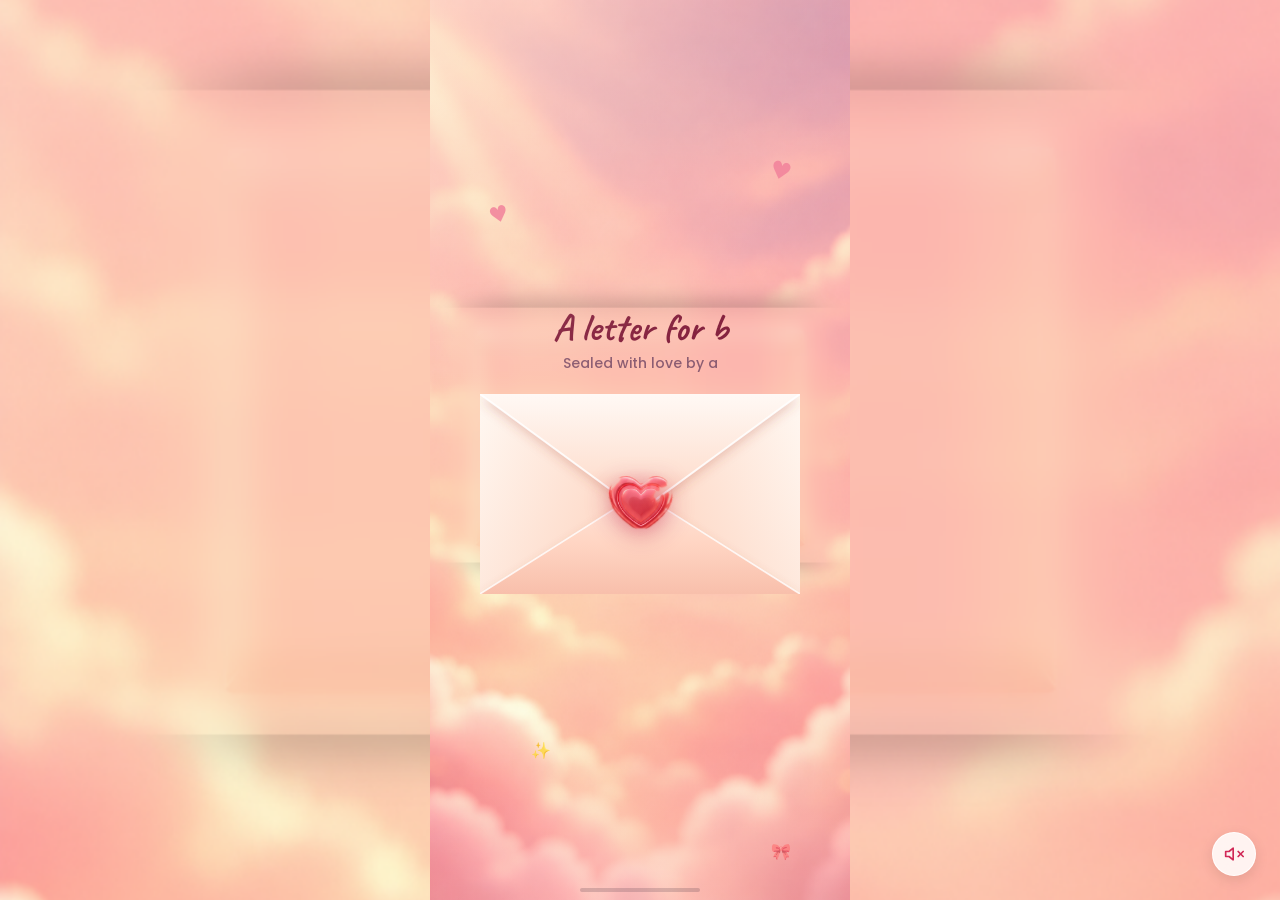
==== apology-preview.html @ ea0c7050 "feat: complete SayByMe apology interactive flow with envelope, 5-page letter, runaway dodge buttons," ====
<!DOCTYPE html>
<html lang="en">
<head>
<meta charset="UTF-8">
<meta name="viewport" content="width=device-width, initial-scale=1, viewport-fit=cover">
<title>SayByMe – A Letter For You ♡</title>
<link rel="preconnect" href="https://fonts.googleapis.com">
<link rel="preconnect" href="https://fonts.gstatic.com" crossorigin>
<link href="https://fonts.googleapis.com/css2?family=Caveat:wght@600;700&family=Fredoka:wght@600;700&family=Kaushan+Script&family=Poppins:wght@400;500;600;700&display=swap" rel="stylesheet">
<link rel="stylesheet" href="preview.css">
</head>
<body>

<!-- Audio Player -->
<audio id="bgmAudio" src="assets/bgm.m4a" loop preload="auto"></audio>

<!-- Floating Audio Mute / Unmute Button -->
<button type="button" class="audio-btn" id="audioBtn" aria-label="Toggle background music">
  <svg id="audioIcon" width="20" height="20" viewBox="0 0 24 24" fill="none" stroke="#d12957" stroke-width="2" stroke-linecap="round" stroke-linejoin="round">
    <polygon points="11 5 6 9 2 9 2 15 6 15 11 19 11 5"></polygon>
    <line x1="23" y1="9" x2="17" y2="15"></line>
    <line x1="17" y1="9" x2="23" y2="15"></line>
  </svg>
</button>

<div class="preview-viewport-center">
  
  <!-- =========================================================================
       PAGE 1: EXACT PEACH-CREAM ENVELOPE (REDUCED SIZE & PRESERVED COLORS)
       ========================================================================= -->
  <main class="mobile-screen-stage" id="sceneEnvelope">
    
    <!-- Sun Rays Overlay -->
    <div class="sun-rays" aria-hidden="true"></div>

    <!-- Drifting Ambient Sparkles -->
    <div class="particles-layer" id="particlesLayer" aria-hidden="true"></div>

    <!-- Top Floating Decorative Hearts -->
    <span class="decor-heart decor-heart-tl" aria-hidden="true">♥</span>
    <span class="decor-heart decor-heart-tr" aria-hidden="true">♥</span>

    <!-- Screen Heading -->
    <header class="envelope-header">
      <h1 class="letter-title">A letter for <span id="recipientName">b</span></h1>
      <p class="sealed-by">Sealed with love by <span id="senderName">a</span></p>
    </header>

    <!-- The 3D Floating Envelope Wrapper (Compact Reduced Size: 240px x 150px) -->
    <div class="envelope-float-wrap" id="envelopeFloatWrap">
      
      <!-- Interactive Envelope -->
      <div class="envelope-box" id="envelopeBox" role="button" tabindex="0" aria-label="Click to open letter">
        
        <!-- Back Plate of Envelope (Warm peach-cream) -->
        <div class="env-back"></div>

        <!-- Letter Card tucked inside (slides up when opened) -->
        <div class="env-letter-peek" id="envLetterPeek">
          <div class="peek-header">
            <span class="peek-stamp" id="peekStamp">💖 100% Sincere</span>
          </div>
          <div class="peek-title">Dear <span id="peekRecipientName">b</span>,</div>
          <p class="peek-text" id="peekText">I just wanted to make things right...</p>
        </div>

        <!-- Envelope Body Flaps with ORIGINAL Dreamy Peach/Cream Gradients -->
        <svg class="env-pocket-svg" viewBox="0 0 240 150" preserveAspectRatio="none">
          <defs>
            <!-- Left Fold Gradient -->
            <linearGradient id="foldLeft" x1="0" y1="0" x2="1" y2="0.6">
              <stop offset="0%" stop-color="#fff8f2"/>
              <stop offset="60%" stop-color="#fee3d5"/>
              <stop offset="100%" stop-color="#fed6c3"/>
            </linearGradient>
            <!-- Right Fold Gradient -->
            <linearGradient id="foldRight" x1="1" y1="0" x2="0" y2="0.6">
              <stop offset="0%" stop-color="#fff8f2"/>
              <stop offset="60%" stop-color="#fee3d5"/>
              <stop offset="100%" stop-color="#fed6c3"/>
            </linearGradient>
            <!-- Bottom Fold Gradient -->
            <linearGradient id="foldBottom" x1="0.5" y1="1" x2="0.5" y2="0">
              <stop offset="0%" stop-color="#f8bfab"/>
              <stop offset="50%" stop-color="#ffd5c3"/>
              <stop offset="100%" stop-color="#ffe6db"/>
            </linearGradient>
            <filter id="shadowFlap" x="-10%" y="-10%" width="120%" height="120%">
              <feDropShadow dx="0" dy="2" stdDeviation="3" flood-color="#b85a44" flood-opacity="0.22"/>
            </filter>
          </defs>
          <!-- Left Fold -->
          <polygon points="0,0 120,76 0,150" fill="url(#foldLeft)"/>
          <!-- Right Fold -->
          <polygon points="240,0 120,76 240,150" fill="url(#foldRight)"/>
          <!-- Bottom Fold -->
          <polygon points="0,150 120,74 240,150" fill="url(#foldBottom)" filter="url(#shadowFlap)"/>
          <!-- Elegant Paper Crease Highlights -->
          <line x1="0" y1="0" x2="120" y2="76" stroke="#ffffff" stroke-width="1.2" opacity="0.7"/>
          <line x1="240" y1="0" x2="120" y2="76" stroke="#ffffff" stroke-width="1.2" opacity="0.7"/>
          <line x1="0" y1="150" x2="120" y2="74" stroke="#ffffff" stroke-width="1.2" opacity="0.8"/>
          <line x1="240" y1="150" x2="120" y2="74" stroke="#ffffff" stroke-width="1.2" opacity="0.8"/>
        </svg>

        <!-- Top Triangular Flap (flips open in 3D!) -->
        <div class="env-flap-top" id="envFlapTop">
          <svg class="flap-svg" viewBox="0 0 240 85" preserveAspectRatio="none">
            <defs>
              <linearGradient id="flapGrad" x1="0.5" y1="0" x2="0.5" y2="1">
                <stop offset="0%" stop-color="#fff9f5"/>
                <stop offset="65%" stop-color="#fee2d4"/>
                <stop offset="100%" stop-color="#fbc5b1"/>
              </linearGradient>
              <filter id="flapDropShadow" x="-10%" y="-10%" width="120%" height="140%">
                <feDropShadow dx="0" dy="3" stdDeviation="4" flood-color="#af4c39" flood-opacity="0.28"/>
              </filter>
            </defs>
            <polygon points="0,0 240,0 120,83" fill="url(#flapGrad)" filter="url(#flapDropShadow)"/>
            <line x1="0" y1="0" x2="120" y2="83" stroke="#ffffff" stroke-width="1.4" opacity="0.85"/>
            <line x1="240" y1="0" x2="120" y2="83" stroke="#ffffff" stroke-width="1.4" opacity="0.85"/>
          </svg>

          <!-- The Original Glossy 3D Ruby Heart Wax Seal -->
          <div class="wax-seal-btn" id="waxSealBtn">
            <img src="images/heart-wax-seal.png" alt="Glossy Heart Wax Seal" class="wax-seal-img" id="waxSealImg">
            <span class="seal-glow"></span>
          </div>
        </div>

      </div>

      <!-- Envelope Shadow Underneath -->
      <div class="envelope-shadow" id="envelopeShadow"></div>
    </div>

    

    <!-- Lower Accents -->
    <span class="decor-sparkle-bl" aria-hidden="true">✨</span>
    <span class="decor-bow-br" aria-hidden="true">🎀</span>

    <!-- Home Indicator Bar at Bottom of Phone -->
    <div class="home-indicator" aria-hidden="true"></div>

  </main>


  <!-- =========================================================================
       PAGE 2: THE EXPANDED LOVE & APOLOGY LETTER (Next Page)
       ========================================================================= -->
  <section class="scene-letter" id="sceneLetter" aria-label="Opened Apology Letter" style="display: none;">
    <div class="letter-parchment-container">
      
      <!-- Back to Envelope button -->
      <button type="button" class="btn-fold-back" id="btnFoldBack">
        <svg viewBox="0 0 24 24" width="18" height="18" fill="none" stroke="currentColor" stroke-width="2.4" stroke-linecap="round" stroke-linejoin="round">
          <polyline points="15 18 9 12 15 6"></polyline>
        </svg>
        <span>Back to Envelope</span>
      </button>

      <!-- The Letter Paper Card -->
      <article class="letter-card-full" id="letterCardFull">
        
        <!-- Letter Top Ribbon -->
        <div class="letter-top-row">
          <div class="letter-brand">
            <svg viewBox="0 0 48 48" width="22" height="22" fill="none" stroke="#e23d68" stroke-width="3.4" stroke-linecap="round" stroke-linejoin="round">
              <path d="M24 42C10 32 5 25 5 17.5A10.5 10.5 0 0 1 24 12a10.5 10.5 0 0 1 19 5.5C43 25 38 32 24 42z"/>
            </svg>
            <span>SayByMe Apology</span>
          </div>
          <span class="sincere-stamp" id="letterStampBadge">💖 100% Sincere</span>
        </div>

        <!-- Greeting -->
        <h2 class="letter-salutation">
          Dearest <span class="highlight-name" id="letterRecipientName">b</span>, ♡
        </h2>

        <!-- The "What Happened" Confession Section -->
        <div class="confession-box" id="confessionBox">
          <span class="confession-kicker">What happened:</span>
          <p class="confession-text" id="confessionText">
            I know I hurt your feelings earlier, and seeing you upset broke my heart.
          </p>
        </div>

        <!-- Main Apology Letter Body -->
        <div class="letter-main-body">
          <p id="letterMessageText">
            I am truly, deeply sorry from the bottom of my heart. You mean everything to me, and my priority will always be protecting your smile and cherishing our relationship. I promise to listen better, understand deeper, and never take you for granted.
          </p>
        </div>

        <!-- Chosen Reconciliation Animation / Illustration Artwork -->
        <div class="reconciliation-art-card" id="reconciliationArtCard">
          <div class="art-thumb-wrapper">
            <img id="reconciliationImg" src="assets/patchup_kittens.jpg" alt="Mending Hearts" class="reconcile-img">
            <div class="art-badge" id="reconciliationBadge">Patch-up Promise ✨</div>
          </div>
          <p class="art-caption" id="reconciliationCaption">
            Piecing back our sweet memories together with endless love and cuddles.
          </p>
        </div>

        <!-- Forgiveness Question & Interactive Action Buttons -->
        <div class="forgive-section">
          <h3 class="forgive-question">Will you forgive me? ♡</h3>
          
          <div class="forgive-actions-row">
            <button type="button" class="btn-forgive yes" id="btnForgiveYes">
              <span>Yes, I forgive you! 💕</span>
            </button>
            <button type="button" class="btn-forgive hug" id="btnForgiveHug">
              <span>Warm Hug First 🫂</span>
            </button>
          </div>

          <!-- Celebration Banner on Forgiveness -->
          <div class="forgiven-banner" id="forgivenBanner" style="display: none;">
            <div class="banner-hearts">💖 🥰 ✨ 💕 🌸</div>
            <h4>Officially Patched Up!</h4>
            <p>Thank you for your forgiving heart. I love you more than words can say!</p>
          </div>
        </div>

      </article>

    </div>
  </section>

</div>

<script src="convex-client.js"></script>
<script src="preview.js"></script>
</body>
</html>
---- preview.css ----
/* ==========================================================================
   SayByMe – Live Interactive Apology Preview & Letter Experience
   ========================================================================== */

:root {
  --rose: #f0446f;
  --crimson: #d81b4f;
  --crimson-dark: #b8123f;
  --crimson-gradient: linear-gradient(135deg, #f0446f 0%, #d81b4f 50%, #b8123f 100%);
  --ink: #2f1526;
  --muted: #7a5566;
}

* {
  box-sizing: border-box;
  margin: 0;
  padding: 0;
}

html, body {
  width: 100%;
  height: 100%;
  min-height: 100%;
  font-family: 'Poppins', system-ui, sans-serif;
  color: var(--ink);
  margin: 0;
  padding: 0;
  overflow: hidden !important;
  overflow-x: hidden !important;
  overflow-y: hidden !important;
  scrollbar-width: none !important;
  -ms-overflow-style: none !important;
  background-color: transparent !important;
}

html::-webkit-scrollbar,
body::-webkit-scrollbar,
*::-webkit-scrollbar {
  display: none !important;
  width: 0 !important;
  height: 0 !important;
}

/* Floating Audio Toggle Button */
.audio-btn {
  position: fixed;
  bottom: 24px;
  right: 24px;
  width: 44px;
  height: 44px;
  border-radius: 50%;
  background: rgba(255, 255, 255, 0.85);
  backdrop-filter: blur(8px);
  -webkit-backdrop-filter: blur(8px);
  border: 1.5px solid rgba(255, 255, 255, 0.95);
  box-shadow: 0 4px 14px rgba(0, 0, 0, 0.1);
  display: flex;
  align-items: center;
  justify-content: center;
  cursor: pointer;
  z-index: 100;
  transition: all 0.2s ease;
}

.audio-btn:hover {
  transform: scale(1.08);
  background: #ffffff;
}

/* Center Container */
.preview-viewport-center {
  width: 100%;
  height: 100%;
  min-height: 100%;
  max-height: 100%;
  display: flex;
  justify-content: center;
  align-items: center;
  overflow: hidden !important;
  background:
    url('images/pink-clouds-bg.png') center center / cover no-repeat,
    linear-gradient(145deg, #ffe8d9 0%, #f9c8ce 48%, #f5b7c5 100%);
  position: relative;
}

/* ==========================================================================
   PAGE 1: EXACT MATCH MOBILE LETTER SCREEN
   ========================================================================== */
.mobile-screen-stage {
  position: relative;
  width: 100%;
  max-width: 420px;
  height: 100%;
  min-height: 100%;
  max-height: 100%;
  display: flex;
  flex-direction: column;
  align-items: center;
  justify-content: center;
  padding: 20px;
  overflow: hidden !important;
  
  user-select: none;
  background:
    url('images/pink-clouds-bg.png') center center / cover no-repeat,
    linear-gradient(145deg, #ffe8d9 0%, #f9c8ce 48%, #f5b7c5 100%);
  box-shadow: none;
  transition: opacity 0.5s ease, transform 0.5s ease;
}

.mobile-screen-stage.fade-out {
  opacity: 0;
  transform: scale(0.94);
  pointer-events: none;
}

/* Top Floating Decorative Hearts (matching screenshot positions) */
.decor-heart {
  position: absolute;
  color: #f2829b;
  opacity: 0.85;
  pointer-events: none;
  animation: floatHeart 4s ease-in-out infinite alternate;
}

.decor-heart-tl {
  left: 14%;
  top: 22%;
  font-size: 22px;
  transform: rotate(-15deg);
}

.decor-heart-tr {
  right: 14%;
  top: 17%;
  font-size: 24px;
  transform: rotate(15deg);
  animation-delay: -1.5s;
}

@keyframes floatHeart {
  0% { transform: translateY(0) rotate(0deg); }
  100% { transform: translateY(-6px) rotate(4deg); }
}

/* Envelope Scene Content - Positioned so envelope is EXACTLY in the vertical center */
.envelope-scene-content {
  width: 100%;
  display: flex;
  flex-direction: column;
  align-items: center;
  justify-content: center;
  transform: translateY(-28px); /* Shift envelope and heading upwards so envelope is dead center */
  z-index: 2;
  position: relative;
}

/* Header Text - Positioned on Top of Envelope */
.envelope-header {
  text-align: center;
  margin-top: 0;
  margin-bottom: 20px;
}

.letter-title {
  font-family: 'Caveat', cursive;
  font-size: 38px;
  color: #85223f;
  font-weight: 700;
  line-height: 1.15;
}

.sealed-by {
  font-size: 14px;
  color: #8c5d72;
  margin-top: 4px;
  font-weight: 500;
}

/* Floating Envelope Wrapper (Exact Position) */
.envelope-float-wrap {
  position: relative;
  width: min(88vw, 320px);
  height: 200px;
  display: flex;
  flex-direction: column;
  align-items: center;
  animation: envelopeBob 4s ease-in-out infinite;
}

@keyframes envelopeBob {
  0%, 100% { transform: translateY(0px); }
  50% { transform: translateY(-7px); }
}

/* The Envelope Box */
.envelope-box {
  position: relative;
  width: 100%;
  height: 100%;
  perspective: 1200px;
  cursor: pointer;
  outline: none;
  background: transparent !important;
  box-shadow: none !important;
  filter: none !important;
}

.envelope-box:hover .seal-ring {
  transform: scale(1.1);
}

/* Envelope Back Plate */
.env-back {
  display: none !important;
}

/* Letter Peek (slides up when opening) */
.env-letter-peek {
  display: none !important;
  position: absolute;
  top: 10px;
  left: 12px;
  width: calc(100% - 24px);
  height: 190px;
  background: #ffffff;
  border-radius: 10px;
  padding: 14px 16px;
  box-shadow: 0 4px 18px rgba(0, 0, 0, 0.12);
  z-index: 2;
  transform: translateY(0);
  opacity: 0;
  pointer-events: none;
  transition: transform 0.75s cubic-bezier(0.34, 1.3, 0.64, 1), opacity 0.4s ease;
}

.peek-stamp {
  font-size: 10px;
  font-weight: 700;
  background: #fde8ef;
  color: var(--crimson);
  padding: 2px 8px;
  border-radius: 999px;
}

.peek-title {
  font-family: 'Caveat', cursive;
  font-size: 22px;
  color: #8a1f42;
  margin-top: 8px;
  font-weight: 700;
}

.peek-text {
  font-size: 11px;
  color: #6a4254;
  line-height: 1.4;
  margin-top: 4px;
}

/* Pocket Flaps (Left, Right, Bottom SVG) */
.env-pocket-svg {
  position: absolute;
  inset: 0;
  width: 100%;
  height: 100%;
  z-index: 3;
  pointer-events: none;
}

/* Top Triangular Flap */
.env-flap-top {
  position: absolute;
  top: 0;
  left: 0;
  width: 100%;
  height: 120px;
  transform-origin: top center;
  transform-style: preserve-3d;
  transition: transform 0.85s cubic-bezier(0.4, 0, 0.2, 1);
  z-index: 4;
}

.flap-svg {
  width: 100%;
  height: 100%;
  display: block;
}

/* Heart Wax Seal (Round circle with white heart in center) */
/* Heart Wax Seal (Clean 3D Glossy Heart - No circle background) */
.wax-seal-btn {
  position: absolute;
  top: 108px;
  left: 50%;
  transform: translate(-50%, -50%);
  width: 68px;
  height: 56px;
  cursor: pointer;
  z-index: 5;
  display: flex;
  align-items: center;
  justify-content: center;
  transition: transform 0.25s cubic-bezier(0.175, 0.885, 0.32, 1.275);
}

.envelope-box:hover .wax-seal-btn,
.wax-seal-btn:hover {
  transform: translate(-50%, -50%) scale(1.1);
}

.wax-seal-img {
  width: 100%;
  height: 100%;
  object-fit: contain;
  display: block;
  filter: drop-shadow(0 5px 12px rgba(180, 20, 60, 0.45));
  animation: heartPulse 2.4s infinite ease-in-out;
  user-select: none;
  -webkit-user-drag: none;
}

@keyframes heartPulse {
  0%, 100% {
    transform: scale(1);
    filter: drop-shadow(0 5px 12px rgba(180, 20, 60, 0.45));
  }
  50% {
    transform: scale(1.08);
    filter: drop-shadow(0 7px 16px rgba(220, 25, 75, 0.65));
  }
}

.seal-glow {
  position: absolute;
  inset: -6px;
  border-radius: 50%;
  background: radial-gradient(circle, rgba(255, 90, 130, 0.3) 0%, transparent 70%);
  opacity: 0.5;
  pointer-events: none;
}

/* Envelope Shadow Underneath */
.envelope-shadow {
  display: none !important;
}

@keyframes shadowBreathe {
  0%, 100% { transform: scale(1); opacity: 0.3; }
  50% { transform: scale(0.88); opacity: 0.18; }
}

/* Below Envelope Instruction (Exact Match) */
.tap-instruction {
  margin-top: 26px;
  font-size: 14px;
  font-weight: 600;
  color: #d81b4f;
  text-align: center;
  display: flex;
  align-items: center;
  justify-content: center;
  gap: 6px;
  cursor: pointer;
  animation: tapPulse 2s infinite ease-in-out;
}

@keyframes tapPulse {
  0%, 100% { transform: translateY(0); }
  50% { transform: translateY(-3px); }
}

.icon-env { font-size: 14px; }
.icon-rose { font-size: 15px; }

/* Lower Accents Matching Screenshot */
.decor-sparkle-bl {
  position: absolute;
  left: 24%;
  top: 82%;
  font-size: 16px;
  color: #f6c042;
  opacity: 0.8;
  pointer-events: none;
}

.decor-bow-br {
  position: absolute;
  right: 14%;
  bottom: 4%;
  font-size: 16px;
  opacity: 0.6;
  pointer-events: none;
}

.home-indicator {
  position: absolute;
  bottom: 8px;
  left: 50%;
  transform: translateX(-50%);
  width: 120px;
  height: 4px;
  background: #23111e;
  border-radius: 4px;
  opacity: 0.25;
}

/* OPENED STATE */
.envelope-box.opened .env-flap-top {
  transform: rotateX(180deg);
  z-index: 1;
}

.envelope-box.opened .wax-seal-btn {
  opacity: 0;
  pointer-events: none;
  transform: translate(-50%, -50%) scale(1.4);
  transition: opacity 0.3s ease, transform 0.4s ease;
}

.envelope-box.opened .env-letter-peek {
  display: none !important;
}

/* ==========================================================================
   PAGE 2: THE EXPANDED LOVE & APOLOGY LETTER (Next Page)
   ========================================================================== */
.scene-letter {
  position: relative;
  z-index: 10;
  width: 100%;
  max-width: 600px;
  margin: 0 auto;
  padding: 24px 20px 60px 20px;
  display: flex;
  flex-direction: column;
  align-items: center;
  animation: letterSlideIn 0.6s cubic-bezier(0.34, 1.25, 0.64, 1) forwards;
}

@keyframes letterSlideIn {
  0% {
    opacity: 0;
    transform: translateY(35px) scale(0.95);
  }
  100% {
    opacity: 1;
    transform: translateY(0) scale(1);
  }
}

.letter-parchment-container {
  width: 100%;
  display: flex;
  flex-direction: column;
  align-items: center;
}

/* Back to Envelope Button */
.btn-fold-back {
  align-self: flex-start;
  margin-bottom: 14px;
  background: rgba(255, 255, 255, 0.85);
  backdrop-filter: blur(8px);
  -webkit-backdrop-filter: blur(8px);
  border: 1px solid rgba(255, 255, 255, 0.95);
  color: #8c264b;
  font-size: 13px;
  font-weight: 600;
  padding: 8px 18px;
  border-radius: 999px;
  cursor: pointer;
  display: inline-flex;
  align-items: center;
  gap: 8px;
  box-shadow: 0 4px 12px rgba(216, 27, 79, 0.08);
  transition: all 0.2s ease;
}

.btn-fold-back:hover {
  background: #ffffff;
  color: var(--crimson);
  transform: translateX(-3px);
}

/* Full Letter Card */
.letter-card-full {
  width: 100%;
  background: #ffffff;
  border-radius: 32px;
  padding: 34px 36px;
  box-shadow:
    0 20px 50px rgba(180, 50, 80, 0.14),
    0 4px 12px rgba(0, 0, 0, 0.04);
  border: 1px solid rgba(255, 255, 255, 0.9);
  position: relative;
}

.letter-top-row {
  display: flex;
  justify-content: space-between;
  align-items: center;
  margin-bottom: 16px;
  padding-bottom: 12px;
  border-bottom: 1px dashed #f6c8d5;
}

.letter-brand {
  display: flex;
  align-items: center;
  gap: 8px;
  font-family: 'Fredoka', cursive;
  font-size: 15px;
  font-weight: 600;
  color: var(--crimson);
}

.sincere-stamp {
  background: #fde6ee;
  color: #b8123f;
  font-size: 12px;
  font-weight: 700;
  padding: 5px 14px;
  border-radius: 999px;
  box-shadow: 0 2px 8px rgba(216, 27, 79, 0.1);
}

.letter-salutation {
  font-family: 'Caveat', cursive;
  font-size: 34px;
  color: #851c3f;
  line-height: 1.15;
  margin-bottom: 14px;
  font-weight: 700;
}

.letter-salutation .highlight-name {
  color: #df2155;
}

/* Confession Box */
.confession-box {
  background: #fff5f8;
  border-left: 4px solid var(--rose);
  border-radius: 12px;
  padding: 12px 16px;
  margin-bottom: 18px;
}

.confession-kicker {
  display: block;
  font-size: 11px;
  font-weight: 700;
  text-transform: uppercase;
  letter-spacing: 0.5px;
  color: #b8123f;
  margin-bottom: 4px;
}

.confession-text {
  font-size: 13px;
  color: #5d3648;
  line-height: 1.45;
  font-style: italic;
}

/* Main Letter Body */
.letter-main-body {
  font-size: 14px;
  line-height: 1.65;
  color: #4a2939;
  margin-bottom: 22px;
}

/* Reconciliation Art Card */
.reconciliation-art-card {
  background: #fff5f8;
  border: 1.5px solid #f6d0dc;
  border-radius: 20px;
  
  margin-bottom: 24px;
  box-shadow: 0 6px 20px rgba(216, 27, 79, 0.08);
}

.art-thumb-wrapper {
  position: relative;
  width: 100%;
  height: 180px;
  
  background: #fce7ed;
}

.reconcile-img {
  width: 100%;
  height: 100%;
  object-fit: cover;
  transition: transform 0.4s ease;
}

.reconciliation-art-card:hover .reconcile-img {
  transform: scale(1.04);
}

.art-badge {
  position: absolute;
  top: 10px;
  left: 10px;
  background: rgba(216, 27, 79, 0.88);
  backdrop-filter: blur(4px);
  color: #ffffff;
  font-size: 11px;
  font-weight: 700;
  padding: 4px 12px;
  border-radius: 999px;
}

.art-caption {
  padding: 12px 16px;
  font-size: 12px;
  color: #7a5566;
  line-height: 1.45;
  text-align: center;
}

/* Forgiveness Section */
.forgive-section {
  text-align: center;
  border-top: 1px dashed #f6c8d5;
  padding-top: 20px;
}

.forgive-question {
  font-family: 'Fredoka', cursive;
  font-size: 22px;
  color: #8c1e42;
  margin-bottom: 16px;
}

.forgive-actions-row {
  display: flex;
  gap: 12px;
  justify-content: center;
  flex-wrap: wrap;
}

.btn-forgive {
  border: 0;
  cursor: pointer;
  padding: 12px 24px;
  border-radius: 999px;
  font: 600 15px 'Poppins', sans-serif;
  transition: all 0.25s cubic-bezier(0.175, 0.885, 0.32, 1.275);
}

.btn-forgive.yes {
  background: var(--crimson-gradient);
  color: #ffffff;
  box-shadow: 0 6px 18px rgba(216, 27, 79, 0.3);
}

.btn-forgive.yes:hover {
  transform: translateY(-2px) scale(1.03);
  box-shadow: 0 10px 24px rgba(216, 27, 79, 0.4);
}

.btn-forgive.hug {
  background: #fff5f8;
  border: 1.5px solid var(--rose);
  color: var(--crimson);
}

.btn-forgive.hug:hover {
  background: #ffffff;
  transform: translateY(-2px);
  box-shadow: 0 4px 14px rgba(216, 27, 79, 0.12);
}

/* Celebration Banner */
.forgiven-banner {
  margin-top: 18px;
  background: linear-gradient(135deg, #e7f8ef 0%, #d3f3e2 100%);
  border: 2px solid #5ed098;
  border-radius: 18px;
  padding: 16px;
  animation: bannerPop 0.45s cubic-bezier(0.175, 0.885, 0.32, 1.275);
}

@keyframes bannerPop {
  0% { transform: scale(0.85); opacity: 0; }
  100% { transform: scale(1); opacity: 1; }
}

.banner-hearts { font-size: 24px; margin-bottom: 4px; }
.forgiven-banner h4 { font-family: 'Fredoka', cursive; font-size: 20px; color: #17814c; margin-bottom: 4px; }
.forgiven-banner p { font-size: 13px; color: #2e6648; }

/* Responsive on Small Screens */
@media (max-width: 480px) {
  .mobile-screen-stage {
    padding: 0;
  }
  .envelope-float-wrap {
  position: relative;
  width: min(88vw, 320px);
  height: 200px;
  display: flex;
  flex-direction: column;
  align-items: center;
  animation: envelopeBob 4s ease-in-out infinite;
}
  .letter-card-full {
    padding: 22px 18px;
  }
}

/* Soft Animated Clouds Glow & Sun Rays */
.mobile-screen-stage::before {
  content: '';
  position: absolute;
  top: -15%;
  left: -20%;
  width: 140%;
  height: 60%;
  background: radial-gradient(ellipse at 15% 15%, rgba(255, 245, 225, 0.4) 0%, rgba(255, 230, 210, 0.15) 45%, transparent 70%);
  pointer-events: none;
  z-index: 0;
  animation: sunGlowPulse 6s ease-in-out infinite alternate;
}

@keyframes sunGlowPulse {
  0% { opacity: 0.7; transform: scale(0.98); }
  100% { opacity: 1; transform: scale(1.04); }
}

/* Soft billowy cloud puff drifting at the bottom */
.mobile-screen-stage::after {
  content: '';
  position: absolute;
  bottom: -20px;
  left: -10%;
  width: 120%;
  height: 180px;
  background: radial-gradient(ellipse at 50% 100%, rgba(255, 210, 222, 0.35) 0%, rgba(255, 190, 205, 0.15) 50%, transparent 80%);
  pointer-events: none;
  z-index: 0;
  animation: cloudDrift 8s ease-in-out infinite alternate;
}

@keyframes cloudDrift {
  0% { transform: translateY(0) scale(1); }
  100% { transform: translateY(-8px) scale(1.05); }
}
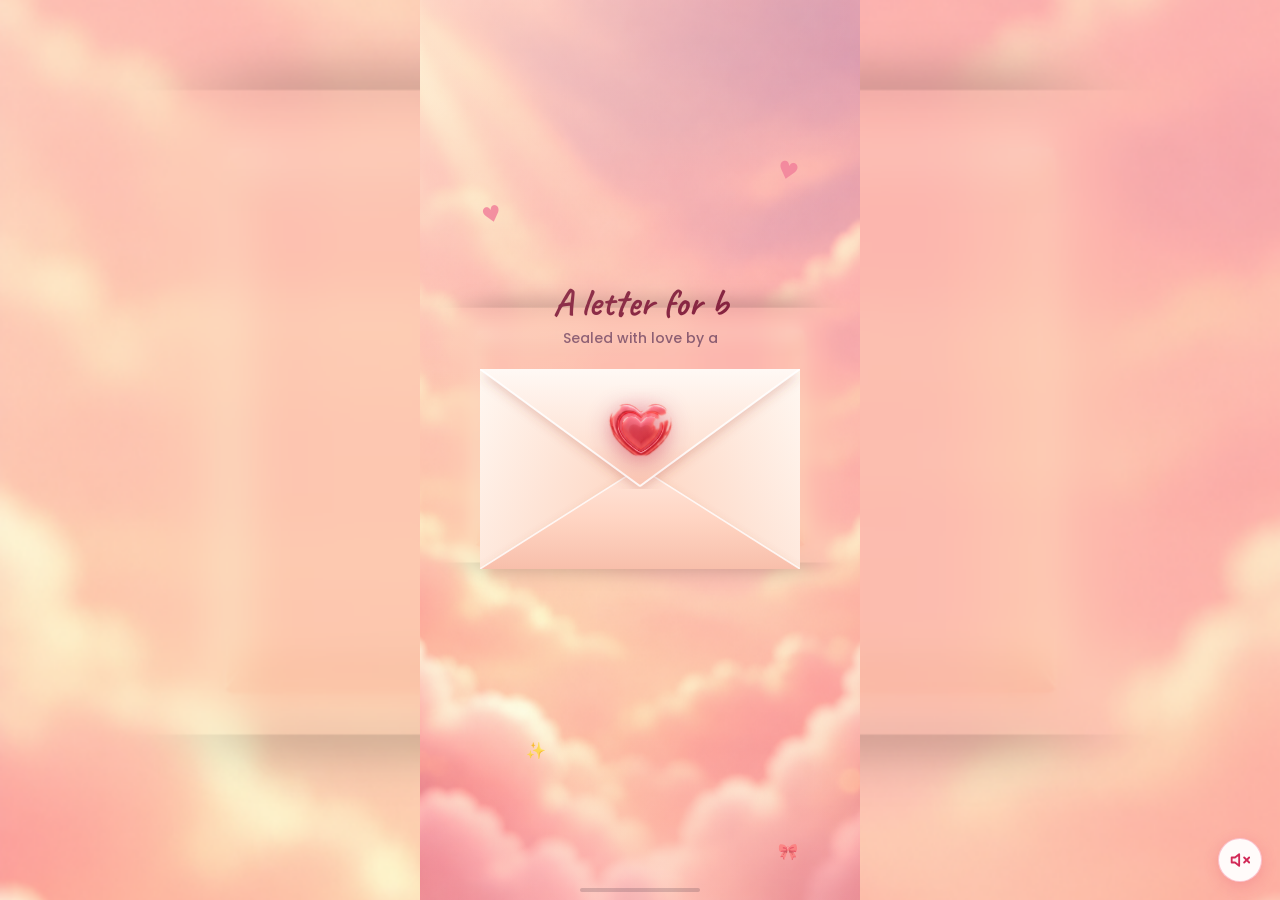
==== commit ee001d85: "feat: complete mobile alignment, Step 5 surprise card redesign, and audio updates" ====
--- a/apology-preview.html
+++ b/apology-preview.html
@@ -12,7 +12,7 @@
 <body>
 
 <!-- Audio Player -->
-<audio id="bgmAudio" src="assets/bgm.m4a" loop preload="auto"></audio>
+<audio id="bgmAudio" src="assets/The-Open-Sky-chosic.com_.mp3" loop preload="auto"></audio>
 
 <!-- Floating Audio Mute / Unmute Button -->
 <button type="button" class="audio-btn" id="audioBtn" aria-label="Toggle background music">
@@ -233,6 +233,7 @@
 </div>
 
 <script src="convex-client.js"></script>
+<script src="bgm.js"></script>
 <script src="preview.js"></script>
 </body>
 </html>
--- a/preview.css
+++ b/preview.css
@@ -44,21 +44,23 @@
 /* Floating Audio Toggle Button */
 .audio-btn {
   position: fixed;
-  bottom: 24px;
-  right: 24px;
-  width: 44px;
-  height: 44px;
+  bottom: max(16px, env(safe-area-inset-bottom) + 8px);
+  right: max(14px, env(safe-area-inset-right) + 4px);
+  width: 42px;
+  height: 42px;
   border-radius: 50%;
-  background: rgba(255, 255, 255, 0.85);
-  backdrop-filter: blur(8px);
-  -webkit-backdrop-filter: blur(8px);
-  border: 1.5px solid rgba(255, 255, 255, 0.95);
-  box-shadow: 0 4px 14px rgba(0, 0, 0, 0.1);
+  background: rgba(255, 255, 255, 0.94);
+  backdrop-filter: blur(10px);
+  -webkit-backdrop-filter: blur(10px);
+  border: 1.5px solid rgba(240, 68, 111, 0.25);
+  box-shadow: 0 4px 16px rgba(216, 27, 79, 0.18);
   display: flex;
   align-items: center;
   justify-content: center;
   cursor: pointer;
   z-index: 100;
+  touch-action: manipulation;
+  -webkit-tap-highlight-color: transparent;
   transition: all 0.2s ease;
 }
 
@@ -71,8 +73,8 @@
 .preview-viewport-center {
   width: 100%;
   height: 100%;
-  min-height: 100%;
-  max-height: 100%;
+  min-height: 100svh;
+  min-height: 100dvh;
   display: flex;
   justify-content: center;
   align-items: center;
@@ -80,7 +82,8 @@
   background:
     url('images/pink-clouds-bg.png') center center / cover no-repeat,
     linear-gradient(145deg, #ffe8d9 0%, #f9c8ce 48%, #f5b7c5 100%);
-  position: relative;
+  -webkit-text-size-adjust: 100%;
+  touch-action: manipulation;
 }
 
 /* ==========================================================================
@@ -89,23 +92,21 @@
 .mobile-screen-stage {
   position: relative;
   width: 100%;
-  max-width: 420px;
+  max-width: 440px;
   height: 100%;
-  min-height: 100%;
-  max-height: 100%;
+  min-height: 100svh;
+  min-height: 100dvh;
   display: flex;
   flex-direction: column;
   align-items: center;
   justify-content: center;
-  padding: 20px;
+  padding: max(18px, env(safe-area-inset-top) + 8px) max(16px, env(safe-area-inset-right)) max(68px, env(safe-area-inset-bottom) + 50px) max(16px, env(safe-area-inset-left));
   overflow: hidden !important;
-  
+  box-sizing: border-box;
   user-select: none;
   background:
     url('images/pink-clouds-bg.png') center center / cover no-repeat,
     linear-gradient(145deg, #ffe8d9 0%, #f9c8ce 48%, #f5b7c5 100%);
-  box-shadow: none;
-  transition: opacity 0.5s ease, transform 0.5s ease;
 }
 
 .mobile-screen-stage.fade-out {
@@ -164,14 +165,14 @@
 
 .letter-title {
   font-family: 'Caveat', cursive;
-  font-size: 38px;
+  font-size: clamp(28px, 7.8vw, 38px);
   color: #85223f;
   font-weight: 700;
   line-height: 1.15;
 }
 
 .sealed-by {
-  font-size: 14px;
+  font-size: clamp(12.5px, 3.6vw, 14px);
   color: #8c5d72;
   margin-top: 4px;
   font-weight: 500;
@@ -181,7 +182,8 @@
 .envelope-float-wrap {
   position: relative;
   width: min(88vw, 320px);
-  height: 200px;
+  aspect-ratio: 16 / 10;
+  max-height: 205px;
   display: flex;
   flex-direction: column;
   align-items: center;
@@ -291,16 +293,22 @@
 /* Heart Wax Seal (Clean 3D Glossy Heart - No circle background) */
 .wax-seal-btn {
   position: absolute;
-  top: 108px;
+  top: 50%;
   left: 50%;
   transform: translate(-50%, -50%);
-  width: 68px;
-  height: 56px;
+  width: clamp(58px, 16vw, 66px);
+  height: clamp(58px, 16vw, 66px);
+  border: none;
+  background: transparent;
   cursor: pointer;
-  z-index: 5;
+  padding: 0;
+  outline: none;
+  z-index: 30;
   display: flex;
   align-items: center;
   justify-content: center;
+  touch-action: manipulation;
+  -webkit-tap-highlight-color: transparent;
   transition: transform 0.25s cubic-bezier(0.175, 0.885, 0.32, 1.275);
 }
 
@@ -407,15 +415,12 @@
 
 /* OPENED STATE */
 .envelope-box.opened .env-flap-top {
-  transform: rotateX(180deg);
-  z-index: 1;
+  display: none !important;
 }
 
 .envelope-box.opened .wax-seal-btn {
   opacity: 0;
   pointer-events: none;
-  transform: translate(-50%, -50%) scale(1.4);
-  transition: opacity 0.3s ease, transform 0.4s ease;
 }
 
 .envelope-box.opened .env-letter-peek {
@@ -697,19 +702,28 @@
 /* Responsive on Small Screens */
 @media (max-width: 480px) {
   .mobile-screen-stage {
-    padding: 0;
+    padding: max(16px, env(safe-area-inset-top) + 6px) max(14px, env(safe-area-inset-right)) max(68px, env(safe-area-inset-bottom) + 50px) max(14px, env(safe-area-inset-left));
+  }
+  .envelope-scene-content {
+    transform: translateY(-12px);
   }
   .envelope-float-wrap {
-  position: relative;
-  width: min(88vw, 320px);
-  height: 200px;
-  display: flex;
-  flex-direction: column;
-  align-items: center;
-  animation: envelopeBob 4s ease-in-out infinite;
-}
+    position: relative;
+    width: min(84vw, 290px);
+    aspect-ratio: 16 / 10;
+    height: auto;
+    max-height: 185px;
+    margin: 0 auto;
+    display: flex;
+    flex-direction: column;
+    align-items: center;
+    animation: envelopeBob 4s ease-in-out infinite;
+  }
+  .letter-title {
+    font-size: clamp(26px, 7.2vw, 34px);
+  }
   .letter-card-full {
-    padding: 22px 18px;
+    padding: 20px 16px;
   }
 }
 
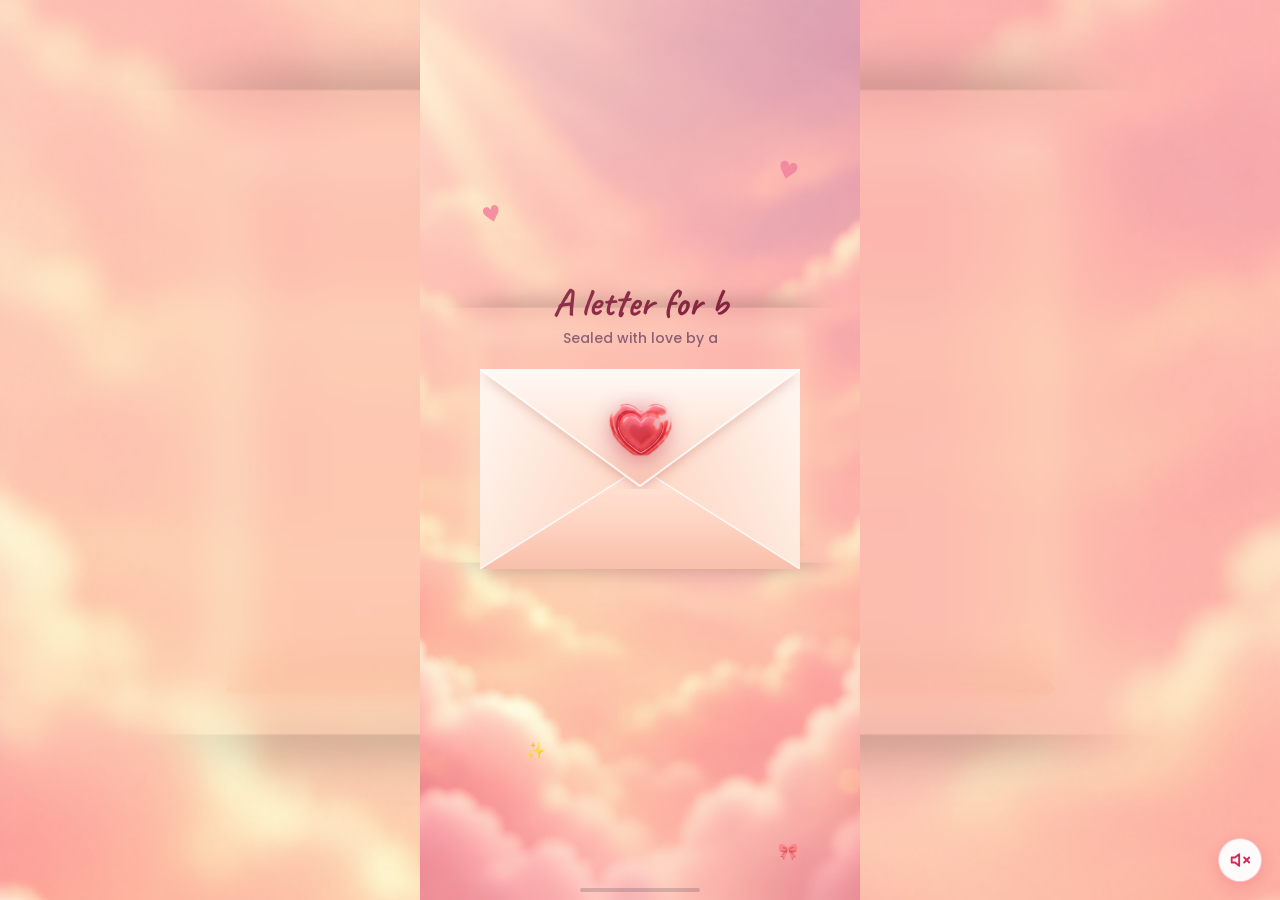
==== commit 35e185de: "fix(preview): remove SVG drop-shadow filter and bottom shadow artifact on mobile envelope" ====
--- a/apology-preview.html
+++ b/apology-preview.html
@@ -7,7 +7,25 @@
 <link rel="preconnect" href="https://fonts.googleapis.com">
 <link rel="preconnect" href="https://fonts.gstatic.com" crossorigin>
 <link href="https://fonts.googleapis.com/css2?family=Caveat:wght@600;700&family=Fredoka:wght@600;700&family=Kaushan+Script&family=Poppins:wght@400;500;600;700&display=swap" rel="stylesheet">
-<link rel="stylesheet" href="preview.css">
+<link rel="stylesheet" href="preview.css?v=115">
+<style>
+  .envelope-shadow {
+    display: none !important;
+    opacity: 0 !important;
+    visibility: hidden !important;
+    height: 0 !important;
+    width: 0 !important;
+    pointer-events: none !important;
+  }
+  .env-pocket-svg {
+    overflow: hidden !important;
+  }
+  .envelope-box {
+    box-shadow: none !important;
+    filter: none !important;
+    -webkit-filter: none !important;
+  }
+</style>
 </head>
 <body>
 
@@ -85,16 +103,13 @@
               <stop offset="50%" stop-color="#ffd5c3"/>
               <stop offset="100%" stop-color="#ffe6db"/>
             </linearGradient>
-            <filter id="shadowFlap" x="-10%" y="-10%" width="120%" height="120%">
-              <feDropShadow dx="0" dy="2" stdDeviation="3" flood-color="#b85a44" flood-opacity="0.22"/>
-            </filter>
           </defs>
           <!-- Left Fold -->
           <polygon points="0,0 120,76 0,150" fill="url(#foldLeft)"/>
           <!-- Right Fold -->
           <polygon points="240,0 120,76 240,150" fill="url(#foldRight)"/>
           <!-- Bottom Fold -->
-          <polygon points="0,150 120,74 240,150" fill="url(#foldBottom)" filter="url(#shadowFlap)"/>
+          <polygon points="0,150 120,74 240,150" fill="url(#foldBottom)"/>
           <!-- Elegant Paper Crease Highlights -->
           <line x1="0" y1="0" x2="120" y2="76" stroke="#ffffff" stroke-width="1.2" opacity="0.7"/>
           <line x1="240" y1="0" x2="120" y2="76" stroke="#ffffff" stroke-width="1.2" opacity="0.7"/>
@@ -129,8 +144,6 @@
 
       </div>
 
-      <!-- Envelope Shadow Underneath -->
-      <div class="envelope-shadow" id="envelopeShadow"></div>
     </div>
 
     
--- a/preview.css
+++ b/preview.css
@@ -268,6 +268,7 @@
   height: 100%;
   z-index: 3;
   pointer-events: none;
+  overflow: hidden !important;
 }
 
 /* Top Triangular Flap */
@@ -351,6 +352,11 @@
 /* Envelope Shadow Underneath */
 .envelope-shadow {
   display: none !important;
+  opacity: 0 !important;
+  visibility: hidden !important;
+  height: 0 !important;
+  width: 0 !important;
+  pointer-events: none !important;
 }
 
 @keyframes shadowBreathe {
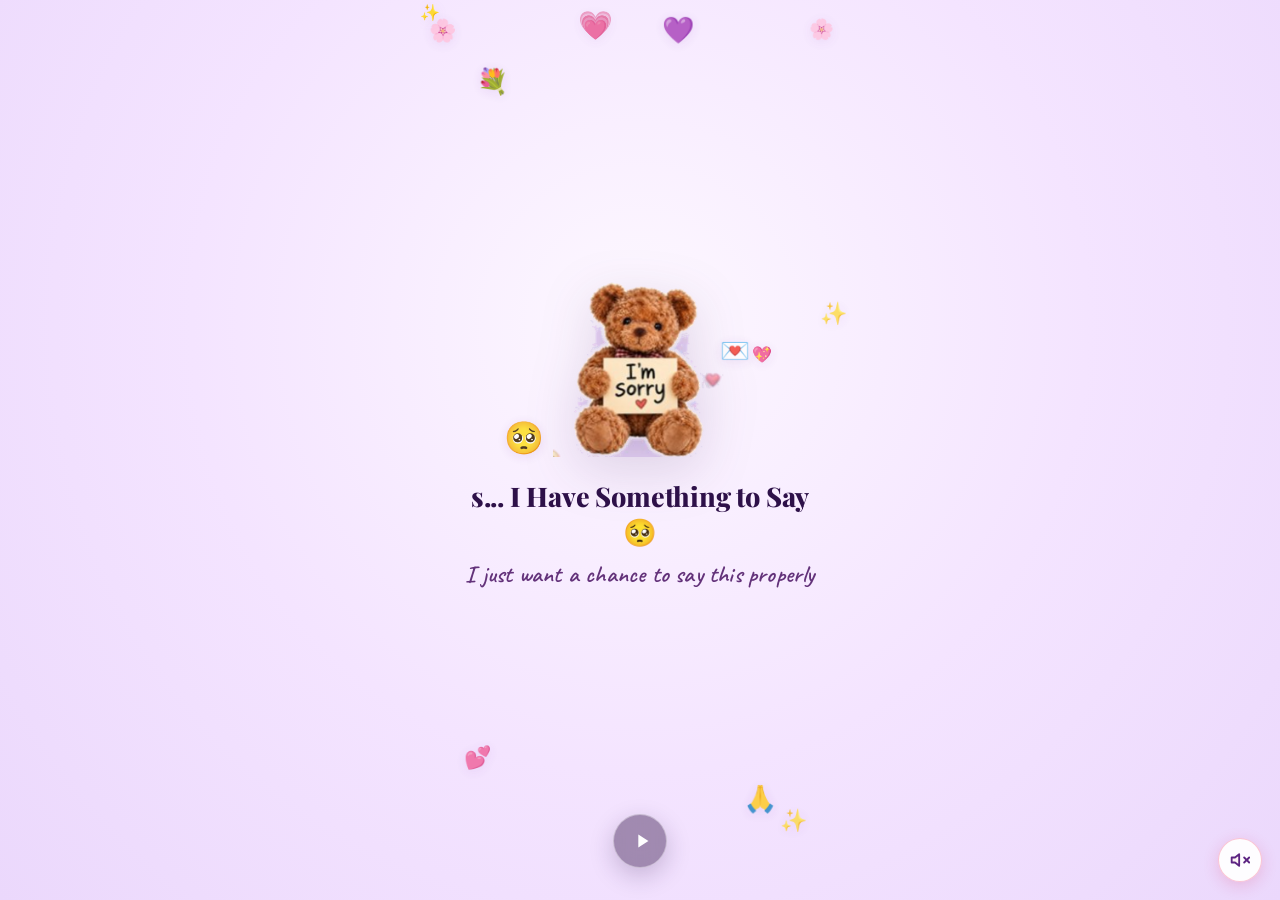
==== commit d1fa050b: "feat(preview): redesign preview page with lavender theme, floating emojis, centered teddy bear and b" ====
--- a/apology-preview.html
+++ b/apology-preview.html
@@ -3,27 +3,26 @@
 <head>
 <meta charset="UTF-8">
 <meta name="viewport" content="width=device-width, initial-scale=1, viewport-fit=cover">
-<title>SayByMe – A Letter For You ♡</title>
+<title>SayByMe – I Have Something to Say 🥺</title>
 <link rel="preconnect" href="https://fonts.googleapis.com">
 <link rel="preconnect" href="https://fonts.gstatic.com" crossorigin>
-<link href="https://fonts.googleapis.com/css2?family=Caveat:wght@600;700&family=Fredoka:wght@600;700&family=Kaushan+Script&family=Poppins:wght@400;500;600;700&display=swap" rel="stylesheet">
-<link rel="stylesheet" href="preview.css?v=115">
+<link href="https://fonts.googleapis.com/css2?family=Caveat:wght@600;700&family=Fredoka:wght@600;700&family=Playfair+Display:ital,wght@0,600;0,700;0,800;1,600&family=Poppins:wght@400;500;600;700&display=swap" rel="stylesheet">
+<link rel="stylesheet" href="preview.css?v=120">
 <style>
-  .envelope-shadow {
+  html, body {
+    width: 100% !important;
+    height: 100% !important;
+    margin: 0 !important;
+    padding: 0 !important;
+    overflow: hidden !important;
+    scrollbar-width: none !important;
+    -ms-overflow-style: none !important;
+    background: #f2e2ff !important;
+  }
+  html::-webkit-scrollbar, body::-webkit-scrollbar, *::-webkit-scrollbar {
     display: none !important;
-    opacity: 0 !important;
-    visibility: hidden !important;
+    width: 0 !important;
     height: 0 !important;
-    width: 0 !important;
-    pointer-events: none !important;
-  }
-  .env-pocket-svg {
-    overflow: hidden !important;
-  }
-  .envelope-box {
-    box-shadow: none !important;
-    filter: none !important;
-    -webkit-filter: none !important;
   }
 </style>
 </head>
@@ -34,7 +33,7 @@
 
 <!-- Floating Audio Mute / Unmute Button -->
 <button type="button" class="audio-btn" id="audioBtn" aria-label="Toggle background music">
-  <svg id="audioIcon" width="20" height="20" viewBox="0 0 24 24" fill="none" stroke="#d12957" stroke-width="2" stroke-linecap="round" stroke-linejoin="round">
+  <svg id="audioIcon" width="20" height="20" viewBox="0 0 24 24" fill="none" stroke="#5c2482" stroke-width="2" stroke-linecap="round" stroke-linejoin="round">
     <polygon points="11 5 6 9 2 9 2 15 6 15 11 19 11 5"></polygon>
     <line x1="23" y1="9" x2="17" y2="15"></line>
     <line x1="17" y1="9" x2="23" y2="15"></line>
@@ -43,210 +42,56 @@
 
 <div class="preview-viewport-center">
   
-  <!-- =========================================================================
-       PAGE 1: EXACT PEACH-CREAM ENVELOPE (REDUCED SIZE & PRESERVED COLORS)
-       ========================================================================= -->
-  <main class="mobile-screen-stage" id="sceneEnvelope">
+  <!-- INTRO APOLOGY PREVIEW SCREEN (MATCHING REFERENCE EXACTLY) -->
+  <main class="intro-screen-stage" id="sceneIntro">
     
-    <!-- Sun Rays Overlay -->
-    <div class="sun-rays" aria-hidden="true"></div>
+    <!-- Floating Emojis Layer (Soft romantic & apology floating elements) -->
+    <div class="floating-emojis-container" aria-hidden="true">
+      <span class="float-emoji emoji-tl-flower">🌸</span>
+      <span class="float-emoji emoji-tl-bouquet">💐</span>
+      <span class="float-emoji emoji-tc-pinkheart">💗</span>
+      <span class="float-emoji emoji-tc-purpleheart">💜</span>
+      <span class="float-emoji emoji-tr-flower">🌸</span>
+      <span class="float-emoji emoji-tr-sparkle">✨</span>
+      <span class="float-emoji emoji-ml-pleading">🥺</span>
+      <span class="float-emoji emoji-mr-envelope">💌</span>
+      <span class="float-emoji emoji-mr-heart">💖</span>
+      <span class="float-emoji emoji-mr-sparkle">✨</span>
+      <span class="float-emoji emoji-br-hands">🙏</span>
+      <span class="float-emoji emoji-br-sparkle">✨</span>
+      <span class="float-emoji emoji-bl-heart">💕</span>
+    </div>
 
-    <!-- Drifting Ambient Sparkles -->
-    <div class="particles-layer" id="particlesLayer" aria-hidden="true"></div>
+    <!-- Centered Content: Teddy Bear + Heading + Subtitle -->
+    <div class="intro-center-group" id="introCenterGroup" role="button" tabindex="0" aria-label="Click to read apology letter">
+      
+      <div class="intro-teddy-wrapper">
+        <img src="images/sorry-teddy-sticker@2x.png" alt="I'm sorry bear" class="intro-teddy-img" id="introTeddyImg" width="180" height="205">
+      </div>
 
-    <!-- Top Floating Decorative Hearts -->
-    <span class="decor-heart decor-heart-tl" aria-hidden="true">♥</span>
-    <span class="decor-heart decor-heart-tr" aria-hidden="true">♥</span>
+      <h1 class="intro-heading">
+        <span id="recipientName">s</span>... I Have Something to Say 🥺
+      </h1>
 
-    <!-- Screen Heading -->
-    <header class="envelope-header">
-      <h1 class="letter-title">A letter for <span id="recipientName">b</span></h1>
-      <p class="sealed-by">Sealed with love by <span id="senderName">a</span></p>
-    </header>
-
-    <!-- The 3D Floating Envelope Wrapper (Compact Reduced Size: 240px x 150px) -->
-    <div class="envelope-float-wrap" id="envelopeFloatWrap">
-      
-      <!-- Interactive Envelope -->
-      <div class="envelope-box" id="envelopeBox" role="button" tabindex="0" aria-label="Click to open letter">
-        
-        <!-- Back Plate of Envelope (Warm peach-cream) -->
-        <div class="env-back"></div>
-
-        <!-- Letter Card tucked inside (slides up when opened) -->
-        <div class="env-letter-peek" id="envLetterPeek">
-          <div class="peek-header">
-            <span class="peek-stamp" id="peekStamp">💖 100% Sincere</span>
-          </div>
-          <div class="peek-title">Dear <span id="peekRecipientName">b</span>,</div>
-          <p class="peek-text" id="peekText">I just wanted to make things right...</p>
-        </div>
-
-        <!-- Envelope Body Flaps with ORIGINAL Dreamy Peach/Cream Gradients -->
-        <svg class="env-pocket-svg" viewBox="0 0 240 150" preserveAspectRatio="none">
-          <defs>
-            <!-- Left Fold Gradient -->
-            <linearGradient id="foldLeft" x1="0" y1="0" x2="1" y2="0.6">
-              <stop offset="0%" stop-color="#fff8f2"/>
-              <stop offset="60%" stop-color="#fee3d5"/>
-              <stop offset="100%" stop-color="#fed6c3"/>
-            </linearGradient>
-            <!-- Right Fold Gradient -->
-            <linearGradient id="foldRight" x1="1" y1="0" x2="0" y2="0.6">
-              <stop offset="0%" stop-color="#fff8f2"/>
-              <stop offset="60%" stop-color="#fee3d5"/>
-              <stop offset="100%" stop-color="#fed6c3"/>
-            </linearGradient>
-            <!-- Bottom Fold Gradient -->
-            <linearGradient id="foldBottom" x1="0.5" y1="1" x2="0.5" y2="0">
-              <stop offset="0%" stop-color="#f8bfab"/>
-              <stop offset="50%" stop-color="#ffd5c3"/>
-              <stop offset="100%" stop-color="#ffe6db"/>
-            </linearGradient>
-          </defs>
-          <!-- Left Fold -->
-          <polygon points="0,0 120,76 0,150" fill="url(#foldLeft)"/>
-          <!-- Right Fold -->
-          <polygon points="240,0 120,76 240,150" fill="url(#foldRight)"/>
-          <!-- Bottom Fold -->
-          <polygon points="0,150 120,74 240,150" fill="url(#foldBottom)"/>
-          <!-- Elegant Paper Crease Highlights -->
-          <line x1="0" y1="0" x2="120" y2="76" stroke="#ffffff" stroke-width="1.2" opacity="0.7"/>
-          <line x1="240" y1="0" x2="120" y2="76" stroke="#ffffff" stroke-width="1.2" opacity="0.7"/>
-          <line x1="0" y1="150" x2="120" y2="74" stroke="#ffffff" stroke-width="1.2" opacity="0.8"/>
-          <line x1="240" y1="150" x2="120" y2="74" stroke="#ffffff" stroke-width="1.2" opacity="0.8"/>
-        </svg>
-
-        <!-- Top Triangular Flap (flips open in 3D!) -->
-        <div class="env-flap-top" id="envFlapTop">
-          <svg class="flap-svg" viewBox="0 0 240 85" preserveAspectRatio="none">
-            <defs>
-              <linearGradient id="flapGrad" x1="0.5" y1="0" x2="0.5" y2="1">
-                <stop offset="0%" stop-color="#fff9f5"/>
-                <stop offset="65%" stop-color="#fee2d4"/>
-                <stop offset="100%" stop-color="#fbc5b1"/>
-              </linearGradient>
-              <filter id="flapDropShadow" x="-10%" y="-10%" width="120%" height="140%">
-                <feDropShadow dx="0" dy="3" stdDeviation="4" flood-color="#af4c39" flood-opacity="0.28"/>
-              </filter>
-            </defs>
-            <polygon points="0,0 240,0 120,83" fill="url(#flapGrad)" filter="url(#flapDropShadow)"/>
-            <line x1="0" y1="0" x2="120" y2="83" stroke="#ffffff" stroke-width="1.4" opacity="0.85"/>
-            <line x1="240" y1="0" x2="120" y2="83" stroke="#ffffff" stroke-width="1.4" opacity="0.85"/>
-          </svg>
-
-          <!-- The Original Glossy 3D Ruby Heart Wax Seal -->
-          <div class="wax-seal-btn" id="waxSealBtn">
-            <img src="images/heart-wax-seal.png" alt="Glossy Heart Wax Seal" class="wax-seal-img" id="waxSealImg">
-            <span class="seal-glow"></span>
-          </div>
-        </div>
-
-      </div>
+      <p class="intro-subtitle" id="introSubtitle">
+        I just want a chance to say this properly
+      </p>
 
     </div>
 
-    
-
-    <!-- Lower Accents -->
-    <span class="decor-sparkle-bl" aria-hidden="true">✨</span>
-    <span class="decor-bow-br" aria-hidden="true">🎀</span>
-
-    <!-- Home Indicator Bar at Bottom of Phone -->
-    <div class="home-indicator" aria-hidden="true"></div>
+    <!-- Frosted Glass Play Button at Bottom Center -->
+    <button type="button" class="btn-play-trigger" id="btnPlayTrigger" aria-label="Open apology letter">
+      <svg viewBox="0 0 24 24" width="22" height="22" fill="#ffffff" class="play-icon-triangle">
+        <polygon points="8 5 19 12 8 19"></polygon>
+      </svg>
+    </button>
 
   </main>
-
-
-  <!-- =========================================================================
-       PAGE 2: THE EXPANDED LOVE & APOLOGY LETTER (Next Page)
-       ========================================================================= -->
-  <section class="scene-letter" id="sceneLetter" aria-label="Opened Apology Letter" style="display: none;">
-    <div class="letter-parchment-container">
-      
-      <!-- Back to Envelope button -->
-      <button type="button" class="btn-fold-back" id="btnFoldBack">
-        <svg viewBox="0 0 24 24" width="18" height="18" fill="none" stroke="currentColor" stroke-width="2.4" stroke-linecap="round" stroke-linejoin="round">
-          <polyline points="15 18 9 12 15 6"></polyline>
-        </svg>
-        <span>Back to Envelope</span>
-      </button>
-
-      <!-- The Letter Paper Card -->
-      <article class="letter-card-full" id="letterCardFull">
-        
-        <!-- Letter Top Ribbon -->
-        <div class="letter-top-row">
-          <div class="letter-brand">
-            <svg viewBox="0 0 48 48" width="22" height="22" fill="none" stroke="#e23d68" stroke-width="3.4" stroke-linecap="round" stroke-linejoin="round">
-              <path d="M24 42C10 32 5 25 5 17.5A10.5 10.5 0 0 1 24 12a10.5 10.5 0 0 1 19 5.5C43 25 38 32 24 42z"/>
-            </svg>
-            <span>SayByMe Apology</span>
-          </div>
-          <span class="sincere-stamp" id="letterStampBadge">💖 100% Sincere</span>
-        </div>
-
-        <!-- Greeting -->
-        <h2 class="letter-salutation">
-          Dearest <span class="highlight-name" id="letterRecipientName">b</span>, ♡
-        </h2>
-
-        <!-- The "What Happened" Confession Section -->
-        <div class="confession-box" id="confessionBox">
-          <span class="confession-kicker">What happened:</span>
-          <p class="confession-text" id="confessionText">
-            I know I hurt your feelings earlier, and seeing you upset broke my heart.
-          </p>
-        </div>
-
-        <!-- Main Apology Letter Body -->
-        <div class="letter-main-body">
-          <p id="letterMessageText">
-            I am truly, deeply sorry from the bottom of my heart. You mean everything to me, and my priority will always be protecting your smile and cherishing our relationship. I promise to listen better, understand deeper, and never take you for granted.
-          </p>
-        </div>
-
-        <!-- Chosen Reconciliation Animation / Illustration Artwork -->
-        <div class="reconciliation-art-card" id="reconciliationArtCard">
-          <div class="art-thumb-wrapper">
-            <img id="reconciliationImg" src="assets/patchup_kittens.jpg" alt="Mending Hearts" class="reconcile-img">
-            <div class="art-badge" id="reconciliationBadge">Patch-up Promise ✨</div>
-          </div>
-          <p class="art-caption" id="reconciliationCaption">
-            Piecing back our sweet memories together with endless love and cuddles.
-          </p>
-        </div>
-
-        <!-- Forgiveness Question & Interactive Action Buttons -->
-        <div class="forgive-section">
-          <h3 class="forgive-question">Will you forgive me? ♡</h3>
-          
-          <div class="forgive-actions-row">
-            <button type="button" class="btn-forgive yes" id="btnForgiveYes">
-              <span>Yes, I forgive you! 💕</span>
-            </button>
-            <button type="button" class="btn-forgive hug" id="btnForgiveHug">
-              <span>Warm Hug First 🫂</span>
-            </button>
-          </div>
-
-          <!-- Celebration Banner on Forgiveness -->
-          <div class="forgiven-banner" id="forgivenBanner" style="display: none;">
-            <div class="banner-hearts">💖 🥰 ✨ 💕 🌸</div>
-            <h4>Officially Patched Up!</h4>
-            <p>Thank you for your forgiving heart. I love you more than words can say!</p>
-          </div>
-        </div>
-
-      </article>
-
-    </div>
-  </section>
 
 </div>
 
 <script src="convex-client.js"></script>
 <script src="bgm.js"></script>
-<script src="preview.js"></script>
+<script src="preview.js?v=120"></script>
 </body>
-</html>
+</html>
--- a/preview.css
+++ b/preview.css
@@ -1,14 +1,13 @@
 /* ==========================================================================
-   SayByMe – Live Interactive Apology Preview & Letter Experience
+   SayByMe – Live Interactive Apology Preview (Lavender Romantic Edition)
    ========================================================================== */
 
 :root {
-  --rose: #f0446f;
-  --crimson: #d81b4f;
-  --crimson-dark: #b8123f;
-  --crimson-gradient: linear-gradient(135deg, #f0446f 0%, #d81b4f 50%, #b8123f 100%);
-  --ink: #2f1526;
-  --muted: #7a5566;
+  --lavender-bg: #f2e2ff;
+  --heading-plum: #2e1149;
+  --subtitle-plum: #63327a;
+  --btn-glass: rgba(72, 42, 92, 0.48);
+  --btn-glass-hover: rgba(72, 42, 92, 0.65);
 }
 
 * {
@@ -21,8 +20,8 @@
   width: 100%;
   height: 100%;
   min-height: 100%;
-  font-family: 'Poppins', system-ui, sans-serif;
-  color: var(--ink);
+  font-family: 'Poppins', system-ui, -apple-system, BlinkMacSystemFont, 'Segoe UI', Roboto, sans-serif;
+  color: var(--heading-plum);
   margin: 0;
   padding: 0;
   overflow: hidden !important;
@@ -30,7 +29,8 @@
   overflow-y: hidden !important;
   scrollbar-width: none !important;
   -ms-overflow-style: none !important;
-  background-color: transparent !important;
+  background-color: var(--lavender-bg) !important;
+  -webkit-tap-highlight-color: transparent;
 }
 
 html::-webkit-scrollbar,
@@ -41,7 +41,323 @@
   height: 0 !important;
 }
 
-/* Floating Audio Toggle Button */
+/* ==========================================================================
+   MAIN VIEWPORT & CONTAINER (DEAD-CENTERED)
+   ========================================================================== */
+.preview-viewport-center {
+  width: 100%;
+  height: 100%;
+  min-height: 100svh;
+  min-height: 100dvh;
+  display: flex;
+  justify-content: center;
+  align-items: center;
+  overflow: hidden !important;
+  background: radial-gradient(circle at 50% 36%, #fdf8ff 0%, #f4e4ff 52%, #ebd8fc 100%);
+  background-color: var(--lavender-bg);
+  -webkit-text-size-adjust: 100%;
+  touch-action: manipulation;
+  position: relative;
+}
+
+.intro-screen-stage {
+  position: relative;
+  width: 100%;
+  max-width: 440px;
+  height: 100%;
+  min-height: 100svh;
+  min-height: 100dvh;
+  display: flex;
+  flex-direction: column;
+  align-items: center;
+  justify-content: center;
+  padding: max(20px, env(safe-area-inset-top) + 10px) 24px max(36px, env(safe-area-inset-bottom) + 24px) 24px;
+  box-sizing: border-box;
+  overflow: hidden !important;
+  user-select: none;
+  background: transparent;
+}
+
+/* ==========================================================================
+   FLOATING EMOJIS LAYER (Drifting softly in background like reference)
+   ========================================================================== */
+.floating-emojis-container {
+  position: absolute;
+  inset: 0;
+  pointer-events: none;
+  overflow: hidden;
+  z-index: 2;
+}
+
+.float-emoji {
+  position: absolute;
+  user-select: none;
+  pointer-events: none;
+  display: inline-block;
+  will-change: transform;
+  filter: drop-shadow(0 2px 6px rgba(114, 55, 153, 0.12));
+}
+
+/* Exact matching positions and sizes from reference image */
+.emoji-tl-flower {
+  top: 1.5%;
+  left: 2%;
+  font-size: 22px;
+  opacity: 0.75;
+  animation: floatBobbingA 5.4s ease-in-out infinite;
+}
+
+.emoji-tl-bouquet {
+  top: 7%;
+  left: 13%;
+  font-size: 25px;
+  opacity: 0.9;
+  animation: floatBobbingB 6.2s ease-in-out infinite 0.5s;
+}
+
+.emoji-tc-pinkheart {
+  top: 0.6%;
+  left: 36%;
+  font-size: 28px;
+  opacity: 0.7;
+  animation: floatBobbingC 6.8s ease-in-out infinite 1.2s;
+}
+
+.emoji-tc-purpleheart {
+  top: 1.2%;
+  left: 55%;
+  font-size: 26px;
+  opacity: 0.85;
+  animation: floatBobbingA 5.6s ease-in-out infinite 0.8s;
+}
+
+.emoji-tr-flower {
+  top: 1.5%;
+  right: 6%;
+  font-size: 20px;
+  opacity: 0.7;
+  animation: floatBobbingB 6.4s ease-in-out infinite 1.8s;
+}
+
+.emoji-tr-sparkle {
+  top: 33%;
+  right: 3%;
+  font-size: 22px;
+  opacity: 0.75;
+  animation: floatBobbingC 5.1s ease-in-out infinite 2.2s;
+}
+
+.emoji-ml-pleading {
+  top: 46%;
+  left: 19%;
+  font-size: 32px;
+  opacity: 0.92;
+  animation: floatBobbingA 4.8s ease-in-out infinite 0.3s;
+}
+
+.emoji-mr-envelope {
+  top: 37%;
+  right: 25%;
+  font-size: 24px;
+  opacity: 0.85;
+  animation: floatBobbingB 5.9s ease-in-out infinite 1s;
+}
+
+.emoji-mr-heart {
+  top: 38%;
+  right: 20%;
+  font-size: 16px;
+  opacity: 0.85;
+  animation: floatBobbingC 5.3s ease-in-out infinite 2.5s;
+}
+
+.emoji-br-hands {
+  bottom: 9%;
+  right: 19%;
+  font-size: 26px;
+  opacity: 0.85;
+  animation: floatBobbingA 5.8s ease-in-out infinite 0.6s;
+}
+
+.emoji-br-sparkle {
+  bottom: 7%;
+  right: 12%;
+  font-size: 22px;
+  opacity: 0.75;
+  animation: floatBobbingB 4.6s ease-in-out infinite 1.6s;
+}
+
+.emoji-bl-heart {
+  bottom: 14%;
+  left: 10%;
+  font-size: 22px;
+  opacity: 0.75;
+  animation: floatBobbingC 6.6s ease-in-out infinite 2s;
+}
+
+@keyframes floatBobbingA {
+  0%, 100% {
+    transform: translateY(0px) rotate(0deg);
+  }
+  50% {
+    transform: translateY(-14px) rotate(5deg);
+  }
+}
+
+@keyframes floatBobbingB {
+  0%, 100% {
+    transform: translateY(0px) rotate(0deg);
+  }
+  50% {
+    transform: translateY(-18px) rotate(-6deg);
+  }
+}
+
+@keyframes floatBobbingC {
+  0%, 100% {
+    transform: translateY(0px) rotate(0deg);
+  }
+  50% {
+    transform: translateY(-12px) rotate(4deg);
+  }
+}
+
+/* ==========================================================================
+   CENTERED CONTENT (Teddy Bear + Heading + Subtitle)
+   ========================================================================== */
+.intro-center-group {
+  display: flex;
+  flex-direction: column;
+  align-items: center;
+  justify-content: center;
+  text-align: center;
+  width: 100%;
+  max-width: 360px;
+  z-index: 10;
+  cursor: pointer;
+  transition: transform 0.25s cubic-bezier(0.2, 0.8, 0.4, 1), opacity 0.25s ease;
+  margin-top: -36px; /* Offset bottom play button so optical center is perfect */
+  outline: none;
+}
+
+.intro-center-group:hover .intro-teddy-img {
+  transform: translateY(-6px) scale(1.03);
+}
+
+.intro-center-group:active {
+  transform: scale(0.97);
+}
+
+.intro-teddy-wrapper {
+  position: relative;
+  display: flex;
+  align-items: center;
+  justify-content: center;
+  margin-bottom: 22px;
+}
+
+.intro-teddy-img {
+  width: 175px;
+  height: auto;
+  max-width: 52vw;
+  display: block;
+  filter: drop-shadow(0 14px 26px rgba(68, 28, 92, 0.16));
+  animation: gentleFloatTeddy 3.8s ease-in-out infinite alternate;
+  pointer-events: auto;
+  transition: transform 0.25s ease;
+}
+
+@keyframes gentleFloatTeddy {
+  0% {
+    transform: translateY(0px) rotate(0deg);
+  }
+  100% {
+    transform: translateY(-8px) rotate(1.2deg);
+  }
+}
+
+.intro-heading {
+  font-family: 'Playfair Display', 'Georgia', serif;
+  font-size: clamp(22px, 5.8vw, 27px);
+  font-weight: 800;
+  color: var(--heading-plum);
+  line-height: 1.28;
+  margin: 0 0 10px 0;
+  letter-spacing: -0.2px;
+  text-align: center;
+  word-break: break-word;
+}
+
+.intro-heading span {
+  color: var(--heading-plum);
+  font-weight: 800;
+}
+
+.intro-subtitle {
+  font-family: 'Caveat', cursive;
+  font-size: clamp(20px, 5.2vw, 24px);
+  font-weight: 600;
+  color: var(--subtitle-plum);
+  line-height: 1.35;
+  margin: 0;
+  text-align: center;
+  letter-spacing: 0.2px;
+}
+
+/* ==========================================================================
+   FROSTED GLASS PLAY BUTTON AT BOTTOM CENTER
+   ========================================================================== */
+.btn-play-trigger {
+  position: absolute;
+  bottom: max(32px, env(safe-area-inset-bottom) + 16px);
+  left: 50%;
+  transform: translateX(-50%);
+  width: 54px;
+  height: 54px;
+  border-radius: 50%;
+  background: var(--btn-glass);
+  backdrop-filter: blur(10px);
+  -webkit-backdrop-filter: blur(10px);
+  border: 1.2px solid rgba(255, 255, 255, 0.4);
+  box-shadow: 0 8px 24px rgba(46, 17, 73, 0.22);
+  display: flex;
+  align-items: center;
+  justify-content: center;
+  cursor: pointer;
+  z-index: 25;
+  outline: none;
+  -webkit-tap-highlight-color: transparent;
+  transition: transform 0.2s cubic-bezier(0.2, 0.8, 0.4, 1), background 0.2s ease, box-shadow 0.2s ease;
+  animation: pulsePlayGlow 3s ease-in-out infinite;
+}
+
+.btn-play-trigger:hover {
+  transform: translateX(-50%) scale(1.08);
+  background: var(--btn-glass-hover);
+  box-shadow: 0 10px 28px rgba(46, 17, 73, 0.32);
+}
+
+.btn-play-trigger:active {
+  transform: translateX(-50%) scale(0.94);
+}
+
+.play-icon-triangle {
+  margin-left: 3px;
+  pointer-events: none;
+}
+
+@keyframes pulsePlayGlow {
+  0%, 100% {
+    box-shadow: 0 8px 24px rgba(46, 17, 73, 0.22);
+  }
+  50% {
+    box-shadow: 0 10px 30px rgba(114, 55, 153, 0.38);
+  }
+}
+
+/* ==========================================================================
+   FLOATING AUDIO TOGGLE BUTTON (BOTTOM-RIGHT)
+   ========================================================================== */
 .audio-btn {
   position: fixed;
   bottom: max(16px, env(safe-area-inset-bottom) + 8px);
@@ -49,11 +365,11 @@
   width: 42px;
   height: 42px;
   border-radius: 50%;
-  background: rgba(255, 255, 255, 0.94);
+  background: rgba(255, 255, 255, 0.92);
   backdrop-filter: blur(10px);
   -webkit-backdrop-filter: blur(10px);
-  border: 1.5px solid rgba(240, 68, 111, 0.25);
-  box-shadow: 0 4px 16px rgba(216, 27, 79, 0.18);
+  border: 1.5px solid rgba(92, 45, 120, 0.2);
+  box-shadow: 0 4px 14px rgba(46, 17, 73, 0.15);
   display: flex;
   align-items: center;
   justify-content: center;
@@ -67,706 +383,27 @@
 .audio-btn:hover {
   transform: scale(1.08);
   background: #ffffff;
-}
-
-/* Center Container */
-.preview-viewport-center {
-  width: 100%;
-  height: 100%;
-  min-height: 100svh;
-  min-height: 100dvh;
-  display: flex;
-  justify-content: center;
-  align-items: center;
-  overflow: hidden !important;
-  background:
-    url('images/pink-clouds-bg.png') center center / cover no-repeat,
-    linear-gradient(145deg, #ffe8d9 0%, #f9c8ce 48%, #f5b7c5 100%);
-  -webkit-text-size-adjust: 100%;
-  touch-action: manipulation;
-}
-
-/* ==========================================================================
-   PAGE 1: EXACT MATCH MOBILE LETTER SCREEN
-   ========================================================================== */
-.mobile-screen-stage {
-  position: relative;
-  width: 100%;
-  max-width: 440px;
-  height: 100%;
-  min-height: 100svh;
-  min-height: 100dvh;
-  display: flex;
-  flex-direction: column;
-  align-items: center;
-  justify-content: center;
-  padding: max(18px, env(safe-area-inset-top) + 8px) max(16px, env(safe-area-inset-right)) max(68px, env(safe-area-inset-bottom) + 50px) max(16px, env(safe-area-inset-left));
-  overflow: hidden !important;
-  box-sizing: border-box;
-  user-select: none;
-  background:
-    url('images/pink-clouds-bg.png') center center / cover no-repeat,
-    linear-gradient(145deg, #ffe8d9 0%, #f9c8ce 48%, #f5b7c5 100%);
-}
-
-.mobile-screen-stage.fade-out {
-  opacity: 0;
-  transform: scale(0.94);
-  pointer-events: none;
-}
-
-/* Top Floating Decorative Hearts (matching screenshot positions) */
-.decor-heart {
-  position: absolute;
-  color: #f2829b;
-  opacity: 0.85;
-  pointer-events: none;
-  animation: floatHeart 4s ease-in-out infinite alternate;
-}
-
-.decor-heart-tl {
-  left: 14%;
-  top: 22%;
-  font-size: 22px;
-  transform: rotate(-15deg);
-}
-
-.decor-heart-tr {
-  right: 14%;
-  top: 17%;
-  font-size: 24px;
-  transform: rotate(15deg);
-  animation-delay: -1.5s;
-}
-
-@keyframes floatHeart {
-  0% { transform: translateY(0) rotate(0deg); }
-  100% { transform: translateY(-6px) rotate(4deg); }
-}
-
-/* Envelope Scene Content - Positioned so envelope is EXACTLY in the vertical center */
-.envelope-scene-content {
-  width: 100%;
-  display: flex;
-  flex-direction: column;
-  align-items: center;
-  justify-content: center;
-  transform: translateY(-28px); /* Shift envelope and heading upwards so envelope is dead center */
-  z-index: 2;
-  position: relative;
-}
-
-/* Header Text - Positioned on Top of Envelope */
-.envelope-header {
-  text-align: center;
-  margin-top: 0;
-  margin-bottom: 20px;
-}
-
-.letter-title {
-  font-family: 'Caveat', cursive;
-  font-size: clamp(28px, 7.8vw, 38px);
-  color: #85223f;
-  font-weight: 700;
-  line-height: 1.15;
-}
-
-.sealed-by {
-  font-size: clamp(12.5px, 3.6vw, 14px);
-  color: #8c5d72;
-  margin-top: 4px;
-  font-weight: 500;
-}
-
-/* Floating Envelope Wrapper (Exact Position) */
-.envelope-float-wrap {
-  position: relative;
-  width: min(88vw, 320px);
-  aspect-ratio: 16 / 10;
-  max-height: 205px;
-  display: flex;
-  flex-direction: column;
-  align-items: center;
-  animation: envelopeBob 4s ease-in-out infinite;
-}
-
-@keyframes envelopeBob {
-  0%, 100% { transform: translateY(0px); }
-  50% { transform: translateY(-7px); }
-}
-
-/* The Envelope Box */
-.envelope-box {
-  position: relative;
-  width: 100%;
-  height: 100%;
-  perspective: 1200px;
-  cursor: pointer;
-  outline: none;
-  background: transparent !important;
-  box-shadow: none !important;
-  filter: none !important;
-}
-
-.envelope-box:hover .seal-ring {
-  transform: scale(1.1);
-}
-
-/* Envelope Back Plate */
-.env-back {
-  display: none !important;
-}
-
-/* Letter Peek (slides up when opening) */
-.env-letter-peek {
-  display: none !important;
-  position: absolute;
-  top: 10px;
-  left: 12px;
-  width: calc(100% - 24px);
-  height: 190px;
-  background: #ffffff;
-  border-radius: 10px;
-  padding: 14px 16px;
-  box-shadow: 0 4px 18px rgba(0, 0, 0, 0.12);
-  z-index: 2;
-  transform: translateY(0);
-  opacity: 0;
-  pointer-events: none;
-  transition: transform 0.75s cubic-bezier(0.34, 1.3, 0.64, 1), opacity 0.4s ease;
-}
-
-.peek-stamp {
-  font-size: 10px;
-  font-weight: 700;
-  background: #fde8ef;
-  color: var(--crimson);
-  padding: 2px 8px;
-  border-radius: 999px;
-}
-
-.peek-title {
-  font-family: 'Caveat', cursive;
-  font-size: 22px;
-  color: #8a1f42;
-  margin-top: 8px;
-  font-weight: 700;
-}
-
-.peek-text {
-  font-size: 11px;
-  color: #6a4254;
-  line-height: 1.4;
-  margin-top: 4px;
-}
-
-/* Pocket Flaps (Left, Right, Bottom SVG) */
-.env-pocket-svg {
-  position: absolute;
-  inset: 0;
-  width: 100%;
-  height: 100%;
-  z-index: 3;
-  pointer-events: none;
-  overflow: hidden !important;
-}
-
-/* Top Triangular Flap */
-.env-flap-top {
-  position: absolute;
-  top: 0;
-  left: 0;
-  width: 100%;
-  height: 120px;
-  transform-origin: top center;
-  transform-style: preserve-3d;
-  transition: transform 0.85s cubic-bezier(0.4, 0, 0.2, 1);
-  z-index: 4;
-}
-
-.flap-svg {
-  width: 100%;
-  height: 100%;
-  display: block;
-}
-
-/* Heart Wax Seal (Round circle with white heart in center) */
-/* Heart Wax Seal (Clean 3D Glossy Heart - No circle background) */
-.wax-seal-btn {
-  position: absolute;
-  top: 50%;
-  left: 50%;
-  transform: translate(-50%, -50%);
-  width: clamp(58px, 16vw, 66px);
-  height: clamp(58px, 16vw, 66px);
-  border: none;
-  background: transparent;
-  cursor: pointer;
-  padding: 0;
-  outline: none;
-  z-index: 30;
-  display: flex;
-  align-items: center;
-  justify-content: center;
-  touch-action: manipulation;
-  -webkit-tap-highlight-color: transparent;
-  transition: transform 0.25s cubic-bezier(0.175, 0.885, 0.32, 1.275);
-}
-
-.envelope-box:hover .wax-seal-btn,
-.wax-seal-btn:hover {
-  transform: translate(-50%, -50%) scale(1.1);
-}
-
-.wax-seal-img {
-  width: 100%;
-  height: 100%;
-  object-fit: contain;
-  display: block;
-  filter: drop-shadow(0 5px 12px rgba(180, 20, 60, 0.45));
-  animation: heartPulse 2.4s infinite ease-in-out;
-  user-select: none;
-  -webkit-user-drag: none;
-}
-
-@keyframes heartPulse {
-  0%, 100% {
-    transform: scale(1);
-    filter: drop-shadow(0 5px 12px rgba(180, 20, 60, 0.45));
-  }
-  50% {
-    transform: scale(1.08);
-    filter: drop-shadow(0 7px 16px rgba(220, 25, 75, 0.65));
-  }
-}
-
-.seal-glow {
-  position: absolute;
-  inset: -6px;
-  border-radius: 50%;
-  background: radial-gradient(circle, rgba(255, 90, 130, 0.3) 0%, transparent 70%);
-  opacity: 0.5;
-  pointer-events: none;
-}
-
-/* Envelope Shadow Underneath */
-.envelope-shadow {
-  display: none !important;
-  opacity: 0 !important;
-  visibility: hidden !important;
-  height: 0 !important;
-  width: 0 !important;
-  pointer-events: none !important;
-}
-
-@keyframes shadowBreathe {
-  0%, 100% { transform: scale(1); opacity: 0.3; }
-  50% { transform: scale(0.88); opacity: 0.18; }
-}
-
-/* Below Envelope Instruction (Exact Match) */
-.tap-instruction {
-  margin-top: 26px;
-  font-size: 14px;
-  font-weight: 600;
-  color: #d81b4f;
-  text-align: center;
-  display: flex;
-  align-items: center;
-  justify-content: center;
-  gap: 6px;
-  cursor: pointer;
-  animation: tapPulse 2s infinite ease-in-out;
-}
-
-@keyframes tapPulse {
-  0%, 100% { transform: translateY(0); }
-  50% { transform: translateY(-3px); }
-}
-
-.icon-env { font-size: 14px; }
-.icon-rose { font-size: 15px; }
-
-/* Lower Accents Matching Screenshot */
-.decor-sparkle-bl {
-  position: absolute;
-  left: 24%;
-  top: 82%;
-  font-size: 16px;
-  color: #f6c042;
-  opacity: 0.8;
-  pointer-events: none;
-}
-
-.decor-bow-br {
-  position: absolute;
-  right: 14%;
-  bottom: 4%;
-  font-size: 16px;
-  opacity: 0.6;
-  pointer-events: none;
-}
-
-.home-indicator {
-  position: absolute;
-  bottom: 8px;
-  left: 50%;
-  transform: translateX(-50%);
-  width: 120px;
-  height: 4px;
-  background: #23111e;
-  border-radius: 4px;
-  opacity: 0.25;
-}
-
-/* OPENED STATE */
-.envelope-box.opened .env-flap-top {
-  display: none !important;
-}
-
-.envelope-box.opened .wax-seal-btn {
-  opacity: 0;
-  pointer-events: none;
-}
-
-.envelope-box.opened .env-letter-peek {
-  display: none !important;
-}
-
-/* ==========================================================================
-   PAGE 2: THE EXPANDED LOVE & APOLOGY LETTER (Next Page)
-   ========================================================================== */
-.scene-letter {
-  position: relative;
-  z-index: 10;
-  width: 100%;
-  max-width: 600px;
-  margin: 0 auto;
-  padding: 24px 20px 60px 20px;
-  display: flex;
-  flex-direction: column;
-  align-items: center;
-  animation: letterSlideIn 0.6s cubic-bezier(0.34, 1.25, 0.64, 1) forwards;
-}
-
-@keyframes letterSlideIn {
-  0% {
-    opacity: 0;
-    transform: translateY(35px) scale(0.95);
-  }
-  100% {
-    opacity: 1;
-    transform: translateY(0) scale(1);
-  }
-}
-
-.letter-parchment-container {
-  width: 100%;
-  display: flex;
-  flex-direction: column;
-  align-items: center;
-}
-
-/* Back to Envelope Button */
-.btn-fold-back {
-  align-self: flex-start;
-  margin-bottom: 14px;
-  background: rgba(255, 255, 255, 0.85);
-  backdrop-filter: blur(8px);
-  -webkit-backdrop-filter: blur(8px);
-  border: 1px solid rgba(255, 255, 255, 0.95);
-  color: #8c264b;
-  font-size: 13px;
-  font-weight: 600;
-  padding: 8px 18px;
-  border-radius: 999px;
-  cursor: pointer;
-  display: inline-flex;
-  align-items: center;
-  gap: 8px;
-  box-shadow: 0 4px 12px rgba(216, 27, 79, 0.08);
-  transition: all 0.2s ease;
-}
-
-.btn-fold-back:hover {
-  background: #ffffff;
-  color: var(--crimson);
-  transform: translateX(-3px);
-}
-
-/* Full Letter Card */
-.letter-card-full {
-  width: 100%;
-  background: #ffffff;
-  border-radius: 32px;
-  padding: 34px 36px;
-  box-shadow:
-    0 20px 50px rgba(180, 50, 80, 0.14),
-    0 4px 12px rgba(0, 0, 0, 0.04);
-  border: 1px solid rgba(255, 255, 255, 0.9);
-  position: relative;
-}
-
-.letter-top-row {
-  display: flex;
-  justify-content: space-between;
-  align-items: center;
-  margin-bottom: 16px;
-  padding-bottom: 12px;
-  border-bottom: 1px dashed #f6c8d5;
-}
-
-.letter-brand {
-  display: flex;
-  align-items: center;
-  gap: 8px;
-  font-family: 'Fredoka', cursive;
-  font-size: 15px;
-  font-weight: 600;
-  color: var(--crimson);
-}
-
-.sincere-stamp {
-  background: #fde6ee;
-  color: #b8123f;
-  font-size: 12px;
-  font-weight: 700;
-  padding: 5px 14px;
-  border-radius: 999px;
-  box-shadow: 0 2px 8px rgba(216, 27, 79, 0.1);
-}
-
-.letter-salutation {
-  font-family: 'Caveat', cursive;
-  font-size: 34px;
-  color: #851c3f;
-  line-height: 1.15;
-  margin-bottom: 14px;
-  font-weight: 700;
-}
-
-.letter-salutation .highlight-name {
-  color: #df2155;
-}
-
-/* Confession Box */
-.confession-box {
-  background: #fff5f8;
-  border-left: 4px solid var(--rose);
-  border-radius: 12px;
-  padding: 12px 16px;
-  margin-bottom: 18px;
-}
-
-.confession-kicker {
-  display: block;
-  font-size: 11px;
-  font-weight: 700;
-  text-transform: uppercase;
-  letter-spacing: 0.5px;
-  color: #b8123f;
-  margin-bottom: 4px;
-}
-
-.confession-text {
-  font-size: 13px;
-  color: #5d3648;
-  line-height: 1.45;
-  font-style: italic;
-}
-
-/* Main Letter Body */
-.letter-main-body {
-  font-size: 14px;
-  line-height: 1.65;
-  color: #4a2939;
-  margin-bottom: 22px;
-}
-
-/* Reconciliation Art Card */
-.reconciliation-art-card {
-  background: #fff5f8;
-  border: 1.5px solid #f6d0dc;
-  border-radius: 20px;
-  
-  margin-bottom: 24px;
-  box-shadow: 0 6px 20px rgba(216, 27, 79, 0.08);
-}
-
-.art-thumb-wrapper {
-  position: relative;
-  width: 100%;
-  height: 180px;
-  
-  background: #fce7ed;
-}
-
-.reconcile-img {
-  width: 100%;
-  height: 100%;
-  object-fit: cover;
-  transition: transform 0.4s ease;
-}
-
-.reconciliation-art-card:hover .reconcile-img {
-  transform: scale(1.04);
-}
-
-.art-badge {
-  position: absolute;
-  top: 10px;
-  left: 10px;
-  background: rgba(216, 27, 79, 0.88);
-  backdrop-filter: blur(4px);
-  color: #ffffff;
-  font-size: 11px;
-  font-weight: 700;
-  padding: 4px 12px;
-  border-radius: 999px;
-}
-
-.art-caption {
-  padding: 12px 16px;
-  font-size: 12px;
-  color: #7a5566;
-  line-height: 1.45;
-  text-align: center;
-}
-
-/* Forgiveness Section */
-.forgive-section {
-  text-align: center;
-  border-top: 1px dashed #f6c8d5;
-  padding-top: 20px;
-}
-
-.forgive-question {
-  font-family: 'Fredoka', cursive;
-  font-size: 22px;
-  color: #8c1e42;
-  margin-bottom: 16px;
-}
-
-.forgive-actions-row {
-  display: flex;
-  gap: 12px;
-  justify-content: center;
-  flex-wrap: wrap;
-}
-
-.btn-forgive {
-  border: 0;
-  cursor: pointer;
-  padding: 12px 24px;
-  border-radius: 999px;
-  font: 600 15px 'Poppins', sans-serif;
-  transition: all 0.25s cubic-bezier(0.175, 0.885, 0.32, 1.275);
-}
-
-.btn-forgive.yes {
-  background: var(--crimson-gradient);
-  color: #ffffff;
-  box-shadow: 0 6px 18px rgba(216, 27, 79, 0.3);
-}
-
-.btn-forgive.yes:hover {
-  transform: translateY(-2px) scale(1.03);
-  box-shadow: 0 10px 24px rgba(216, 27, 79, 0.4);
-}
-
-.btn-forgive.hug {
-  background: #fff5f8;
-  border: 1.5px solid var(--rose);
-  color: var(--crimson);
-}
-
-.btn-forgive.hug:hover {
-  background: #ffffff;
-  transform: translateY(-2px);
-  box-shadow: 0 4px 14px rgba(216, 27, 79, 0.12);
-}
-
-/* Celebration Banner */
-.forgiven-banner {
-  margin-top: 18px;
-  background: linear-gradient(135deg, #e7f8ef 0%, #d3f3e2 100%);
-  border: 2px solid #5ed098;
-  border-radius: 18px;
-  padding: 16px;
-  animation: bannerPop 0.45s cubic-bezier(0.175, 0.885, 0.32, 1.275);
-}
-
-@keyframes bannerPop {
-  0% { transform: scale(0.85); opacity: 0; }
-  100% { transform: scale(1); opacity: 1; }
-}
-
-.banner-hearts { font-size: 24px; margin-bottom: 4px; }
-.forgiven-banner h4 { font-family: 'Fredoka', cursive; font-size: 20px; color: #17814c; margin-bottom: 4px; }
-.forgiven-banner p { font-size: 13px; color: #2e6648; }
-
-/* Responsive on Small Screens */
-@media (max-width: 480px) {
-  .mobile-screen-stage {
-    padding: max(16px, env(safe-area-inset-top) + 6px) max(14px, env(safe-area-inset-right)) max(68px, env(safe-area-inset-bottom) + 50px) max(14px, env(safe-area-inset-left));
-  }
-  .envelope-scene-content {
-    transform: translateY(-12px);
-  }
-  .envelope-float-wrap {
-    position: relative;
-    width: min(84vw, 290px);
-    aspect-ratio: 16 / 10;
-    height: auto;
-    max-height: 185px;
-    margin: 0 auto;
-    display: flex;
-    flex-direction: column;
-    align-items: center;
-    animation: envelopeBob 4s ease-in-out infinite;
-  }
-  .letter-title {
-    font-size: clamp(26px, 7.2vw, 34px);
-  }
-  .letter-card-full {
-    padding: 20px 16px;
-  }
-}
-
-/* Soft Animated Clouds Glow & Sun Rays */
-.mobile-screen-stage::before {
-  content: '';
-  position: absolute;
-  top: -15%;
-  left: -20%;
-  width: 140%;
-  height: 60%;
-  background: radial-gradient(ellipse at 15% 15%, rgba(255, 245, 225, 0.4) 0%, rgba(255, 230, 210, 0.15) 45%, transparent 70%);
-  pointer-events: none;
-  z-index: 0;
-  animation: sunGlowPulse 6s ease-in-out infinite alternate;
-}
-
-@keyframes sunGlowPulse {
-  0% { opacity: 0.7; transform: scale(0.98); }
-  100% { opacity: 1; transform: scale(1.04); }
-}
-
-/* Soft billowy cloud puff drifting at the bottom */
-.mobile-screen-stage::after {
-  content: '';
-  position: absolute;
-  bottom: -20px;
-  left: -10%;
-  width: 120%;
-  height: 180px;
-  background: radial-gradient(ellipse at 50% 100%, rgba(255, 210, 222, 0.35) 0%, rgba(255, 190, 205, 0.15) 50%, transparent 80%);
-  pointer-events: none;
-  z-index: 0;
-  animation: cloudDrift 8s ease-in-out infinite alternate;
-}
-
-@keyframes cloudDrift {
-  0% { transform: translateY(0) scale(1); }
-  100% { transform: translateY(-8px) scale(1.05); }
-}
+  box-shadow: 0 6px 18px rgba(46, 17, 73, 0.22);
+}
+
+.audio-btn svg {
+  stroke: #5c2482;
+}
+
+/* Mobile responsive adjustments */
+@media (max-width: 380px) {
+  .intro-teddy-img {
+    width: 155px;
+  }
+  .intro-heading {
+    font-size: 21px;
+  }
+  .intro-subtitle {
+    font-size: 19px;
+  }
+  .btn-play-trigger {
+    width: 48px;
+    height: 48px;
+    bottom: max(24px, env(safe-area-inset-bottom) + 12px);
+  }
+}
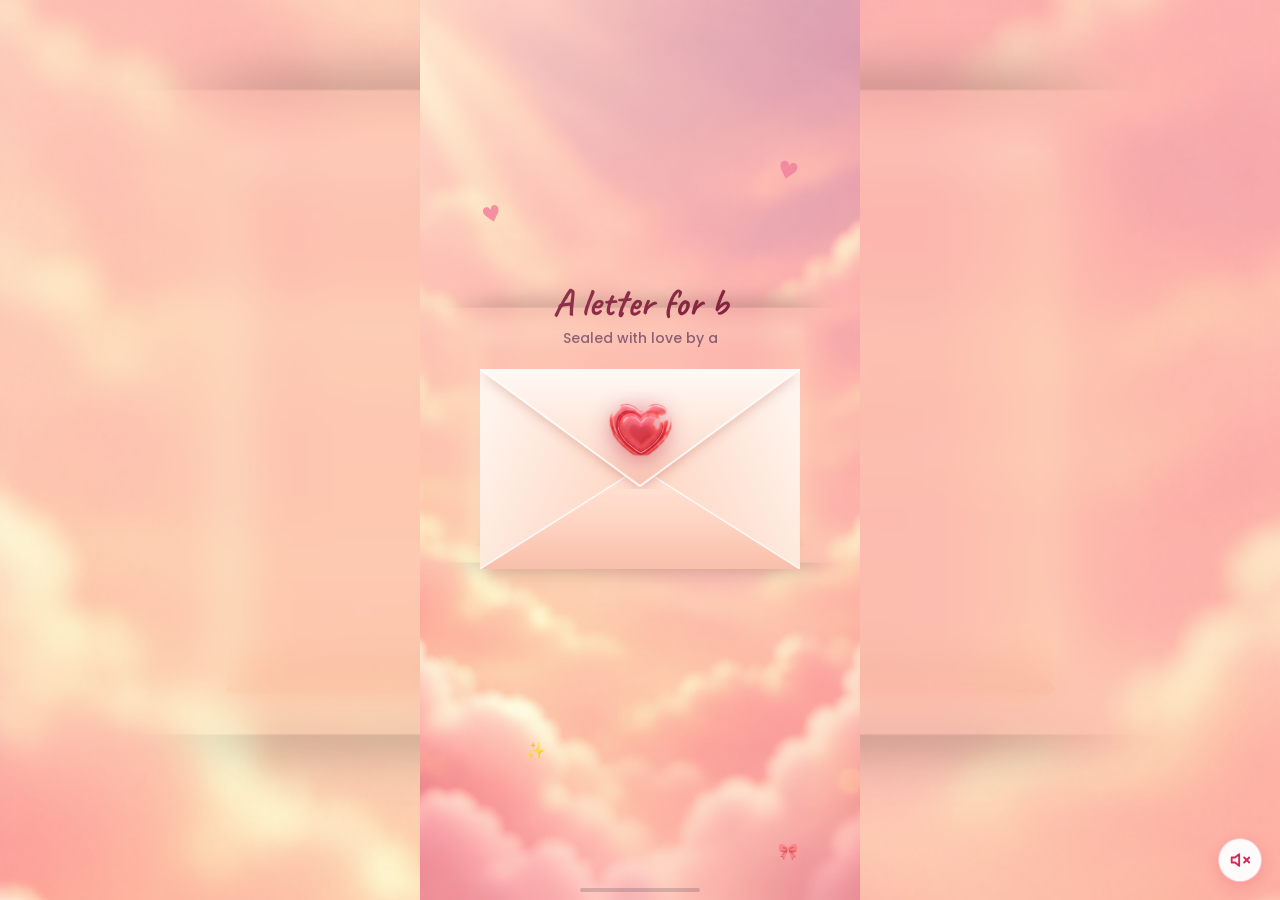
==== commit d69b5526: "revert(preview): restore original peach-cream envelope preview design" ====
--- a/apology-preview.html
+++ b/apology-preview.html
@@ -3,26 +3,27 @@
 <head>
 <meta charset="UTF-8">
 <meta name="viewport" content="width=device-width, initial-scale=1, viewport-fit=cover">
-<title>SayByMe – I Have Something to Say 🥺</title>
+<title>SayByMe – A Letter For You ♡</title>
 <link rel="preconnect" href="https://fonts.googleapis.com">
 <link rel="preconnect" href="https://fonts.gstatic.com" crossorigin>
-<link href="https://fonts.googleapis.com/css2?family=Caveat:wght@600;700&family=Fredoka:wght@600;700&family=Playfair+Display:ital,wght@0,600;0,700;0,800;1,600&family=Poppins:wght@400;500;600;700&display=swap" rel="stylesheet">
-<link rel="stylesheet" href="preview.css?v=120">
+<link href="https://fonts.googleapis.com/css2?family=Caveat:wght@600;700&family=Fredoka:wght@600;700&family=Kaushan+Script&family=Poppins:wght@400;500;600;700&display=swap" rel="stylesheet">
+<link rel="stylesheet" href="preview.css?v=115">
 <style>
-  html, body {
-    width: 100% !important;
-    height: 100% !important;
-    margin: 0 !important;
-    padding: 0 !important;
+  .envelope-shadow {
+    display: none !important;
+    opacity: 0 !important;
+    visibility: hidden !important;
+    height: 0 !important;
+    width: 0 !important;
+    pointer-events: none !important;
+  }
+  .env-pocket-svg {
     overflow: hidden !important;
-    scrollbar-width: none !important;
-    -ms-overflow-style: none !important;
-    background: #f2e2ff !important;
   }
-  html::-webkit-scrollbar, body::-webkit-scrollbar, *::-webkit-scrollbar {
-    display: none !important;
-    width: 0 !important;
-    height: 0 !important;
+  .envelope-box {
+    box-shadow: none !important;
+    filter: none !important;
+    -webkit-filter: none !important;
   }
 </style>
 </head>
@@ -33,7 +34,7 @@
 
 <!-- Floating Audio Mute / Unmute Button -->
 <button type="button" class="audio-btn" id="audioBtn" aria-label="Toggle background music">
-  <svg id="audioIcon" width="20" height="20" viewBox="0 0 24 24" fill="none" stroke="#5c2482" stroke-width="2" stroke-linecap="round" stroke-linejoin="round">
+  <svg id="audioIcon" width="20" height="20" viewBox="0 0 24 24" fill="none" stroke="#d12957" stroke-width="2" stroke-linecap="round" stroke-linejoin="round">
     <polygon points="11 5 6 9 2 9 2 15 6 15 11 19 11 5"></polygon>
     <line x1="23" y1="9" x2="17" y2="15"></line>
     <line x1="17" y1="9" x2="23" y2="15"></line>
@@ -42,56 +43,210 @@
 
 <div class="preview-viewport-center">
   
-  <!-- INTRO APOLOGY PREVIEW SCREEN (MATCHING REFERENCE EXACTLY) -->
-  <main class="intro-screen-stage" id="sceneIntro">
+  <!-- =========================================================================
+       PAGE 1: EXACT PEACH-CREAM ENVELOPE (REDUCED SIZE & PRESERVED COLORS)
+       ========================================================================= -->
+  <main class="mobile-screen-stage" id="sceneEnvelope">
     
-    <!-- Floating Emojis Layer (Soft romantic & apology floating elements) -->
-    <div class="floating-emojis-container" aria-hidden="true">
-      <span class="float-emoji emoji-tl-flower">🌸</span>
-      <span class="float-emoji emoji-tl-bouquet">💐</span>
-      <span class="float-emoji emoji-tc-pinkheart">💗</span>
-      <span class="float-emoji emoji-tc-purpleheart">💜</span>
-      <span class="float-emoji emoji-tr-flower">🌸</span>
-      <span class="float-emoji emoji-tr-sparkle">✨</span>
-      <span class="float-emoji emoji-ml-pleading">🥺</span>
-      <span class="float-emoji emoji-mr-envelope">💌</span>
-      <span class="float-emoji emoji-mr-heart">💖</span>
-      <span class="float-emoji emoji-mr-sparkle">✨</span>
-      <span class="float-emoji emoji-br-hands">🙏</span>
-      <span class="float-emoji emoji-br-sparkle">✨</span>
-      <span class="float-emoji emoji-bl-heart">💕</span>
+    <!-- Sun Rays Overlay -->
+    <div class="sun-rays" aria-hidden="true"></div>
+
+    <!-- Drifting Ambient Sparkles -->
+    <div class="particles-layer" id="particlesLayer" aria-hidden="true"></div>
+
+    <!-- Top Floating Decorative Hearts -->
+    <span class="decor-heart decor-heart-tl" aria-hidden="true">♥</span>
+    <span class="decor-heart decor-heart-tr" aria-hidden="true">♥</span>
+
+    <!-- Screen Heading -->
+    <header class="envelope-header">
+      <h1 class="letter-title">A letter for <span id="recipientName">b</span></h1>
+      <p class="sealed-by">Sealed with love by <span id="senderName">a</span></p>
+    </header>
+
+    <!-- The 3D Floating Envelope Wrapper (Compact Reduced Size: 240px x 150px) -->
+    <div class="envelope-float-wrap" id="envelopeFloatWrap">
+      
+      <!-- Interactive Envelope -->
+      <div class="envelope-box" id="envelopeBox" role="button" tabindex="0" aria-label="Click to open letter">
+        
+        <!-- Back Plate of Envelope (Warm peach-cream) -->
+        <div class="env-back"></div>
+
+        <!-- Letter Card tucked inside (slides up when opened) -->
+        <div class="env-letter-peek" id="envLetterPeek">
+          <div class="peek-header">
+            <span class="peek-stamp" id="peekStamp">💖 100% Sincere</span>
+          </div>
+          <div class="peek-title">Dear <span id="peekRecipientName">b</span>,</div>
+          <p class="peek-text" id="peekText">I just wanted to make things right...</p>
+        </div>
+
+        <!-- Envelope Body Flaps with ORIGINAL Dreamy Peach/Cream Gradients -->
+        <svg class="env-pocket-svg" viewBox="0 0 240 150" preserveAspectRatio="none">
+          <defs>
+            <!-- Left Fold Gradient -->
+            <linearGradient id="foldLeft" x1="0" y1="0" x2="1" y2="0.6">
+              <stop offset="0%" stop-color="#fff8f2"/>
+              <stop offset="60%" stop-color="#fee3d5"/>
+              <stop offset="100%" stop-color="#fed6c3"/>
+            </linearGradient>
+            <!-- Right Fold Gradient -->
+            <linearGradient id="foldRight" x1="1" y1="0" x2="0" y2="0.6">
+              <stop offset="0%" stop-color="#fff8f2"/>
+              <stop offset="60%" stop-color="#fee3d5"/>
+              <stop offset="100%" stop-color="#fed6c3"/>
+            </linearGradient>
+            <!-- Bottom Fold Gradient -->
+            <linearGradient id="foldBottom" x1="0.5" y1="1" x2="0.5" y2="0">
+              <stop offset="0%" stop-color="#f8bfab"/>
+              <stop offset="50%" stop-color="#ffd5c3"/>
+              <stop offset="100%" stop-color="#ffe6db"/>
+            </linearGradient>
+          </defs>
+          <!-- Left Fold -->
+          <polygon points="0,0 120,76 0,150" fill="url(#foldLeft)"/>
+          <!-- Right Fold -->
+          <polygon points="240,0 120,76 240,150" fill="url(#foldRight)"/>
+          <!-- Bottom Fold -->
+          <polygon points="0,150 120,74 240,150" fill="url(#foldBottom)"/>
+          <!-- Elegant Paper Crease Highlights -->
+          <line x1="0" y1="0" x2="120" y2="76" stroke="#ffffff" stroke-width="1.2" opacity="0.7"/>
+          <line x1="240" y1="0" x2="120" y2="76" stroke="#ffffff" stroke-width="1.2" opacity="0.7"/>
+          <line x1="0" y1="150" x2="120" y2="74" stroke="#ffffff" stroke-width="1.2" opacity="0.8"/>
+          <line x1="240" y1="150" x2="120" y2="74" stroke="#ffffff" stroke-width="1.2" opacity="0.8"/>
+        </svg>
+
+        <!-- Top Triangular Flap (flips open in 3D!) -->
+        <div class="env-flap-top" id="envFlapTop">
+          <svg class="flap-svg" viewBox="0 0 240 85" preserveAspectRatio="none">
+            <defs>
+              <linearGradient id="flapGrad" x1="0.5" y1="0" x2="0.5" y2="1">
+                <stop offset="0%" stop-color="#fff9f5"/>
+                <stop offset="65%" stop-color="#fee2d4"/>
+                <stop offset="100%" stop-color="#fbc5b1"/>
+              </linearGradient>
+              <filter id="flapDropShadow" x="-10%" y="-10%" width="120%" height="140%">
+                <feDropShadow dx="0" dy="3" stdDeviation="4" flood-color="#af4c39" flood-opacity="0.28"/>
+              </filter>
+            </defs>
+            <polygon points="0,0 240,0 120,83" fill="url(#flapGrad)" filter="url(#flapDropShadow)"/>
+            <line x1="0" y1="0" x2="120" y2="83" stroke="#ffffff" stroke-width="1.4" opacity="0.85"/>
+            <line x1="240" y1="0" x2="120" y2="83" stroke="#ffffff" stroke-width="1.4" opacity="0.85"/>
+          </svg>
+
+          <!-- The Original Glossy 3D Ruby Heart Wax Seal -->
+          <div class="wax-seal-btn" id="waxSealBtn">
+            <img src="images/heart-wax-seal.png" alt="Glossy Heart Wax Seal" class="wax-seal-img" id="waxSealImg">
+            <span class="seal-glow"></span>
+          </div>
+        </div>
+
+      </div>
+
     </div>
 
-    <!-- Centered Content: Teddy Bear + Heading + Subtitle -->
-    <div class="intro-center-group" id="introCenterGroup" role="button" tabindex="0" aria-label="Click to read apology letter">
+    
+
+    <!-- Lower Accents -->
+    <span class="decor-sparkle-bl" aria-hidden="true">✨</span>
+    <span class="decor-bow-br" aria-hidden="true">🎀</span>
+
+    <!-- Home Indicator Bar at Bottom of Phone -->
+    <div class="home-indicator" aria-hidden="true"></div>
+
+  </main>
+
+
+  <!-- =========================================================================
+       PAGE 2: THE EXPANDED LOVE & APOLOGY LETTER (Next Page)
+       ========================================================================= -->
+  <section class="scene-letter" id="sceneLetter" aria-label="Opened Apology Letter" style="display: none;">
+    <div class="letter-parchment-container">
       
-      <div class="intro-teddy-wrapper">
-        <img src="images/sorry-teddy-sticker@2x.png" alt="I'm sorry bear" class="intro-teddy-img" id="introTeddyImg" width="180" height="205">
-      </div>
-
-      <h1 class="intro-heading">
-        <span id="recipientName">s</span>... I Have Something to Say 🥺
-      </h1>
-
-      <p class="intro-subtitle" id="introSubtitle">
-        I just want a chance to say this properly
-      </p>
+      <!-- Back to Envelope button -->
+      <button type="button" class="btn-fold-back" id="btnFoldBack">
+        <svg viewBox="0 0 24 24" width="18" height="18" fill="none" stroke="currentColor" stroke-width="2.4" stroke-linecap="round" stroke-linejoin="round">
+          <polyline points="15 18 9 12 15 6"></polyline>
+        </svg>
+        <span>Back to Envelope</span>
+      </button>
+
+      <!-- The Letter Paper Card -->
+      <article class="letter-card-full" id="letterCardFull">
+        
+        <!-- Letter Top Ribbon -->
+        <div class="letter-top-row">
+          <div class="letter-brand">
+            <svg viewBox="0 0 48 48" width="22" height="22" fill="none" stroke="#e23d68" stroke-width="3.4" stroke-linecap="round" stroke-linejoin="round">
+              <path d="M24 42C10 32 5 25 5 17.5A10.5 10.5 0 0 1 24 12a10.5 10.5 0 0 1 19 5.5C43 25 38 32 24 42z"/>
+            </svg>
+            <span>SayByMe Apology</span>
+          </div>
+          <span class="sincere-stamp" id="letterStampBadge">💖 100% Sincere</span>
+        </div>
+
+        <!-- Greeting -->
+        <h2 class="letter-salutation">
+          Dearest <span class="highlight-name" id="letterRecipientName">b</span>, ♡
+        </h2>
+
+        <!-- The "What Happened" Confession Section -->
+        <div class="confession-box" id="confessionBox">
+          <span class="confession-kicker">What happened:</span>
+          <p class="confession-text" id="confessionText">
+            I know I hurt your feelings earlier, and seeing you upset broke my heart.
+          </p>
+        </div>
+
+        <!-- Main Apology Letter Body -->
+        <div class="letter-main-body">
+          <p id="letterMessageText">
+            I am truly, deeply sorry from the bottom of my heart. You mean everything to me, and my priority will always be protecting your smile and cherishing our relationship. I promise to listen better, understand deeper, and never take you for granted.
+          </p>
+        </div>
+
+        <!-- Chosen Reconciliation Animation / Illustration Artwork -->
+        <div class="reconciliation-art-card" id="reconciliationArtCard">
+          <div class="art-thumb-wrapper">
+            <img id="reconciliationImg" src="assets/patchup_kittens.jpg" alt="Mending Hearts" class="reconcile-img">
+            <div class="art-badge" id="reconciliationBadge">Patch-up Promise ✨</div>
+          </div>
+          <p class="art-caption" id="reconciliationCaption">
+            Piecing back our sweet memories together with endless love and cuddles.
+          </p>
+        </div>
+
+        <!-- Forgiveness Question & Interactive Action Buttons -->
+        <div class="forgive-section">
+          <h3 class="forgive-question">Will you forgive me? ♡</h3>
+          
+          <div class="forgive-actions-row">
+            <button type="button" class="btn-forgive yes" id="btnForgiveYes">
+              <span>Yes, I forgive you! 💕</span>
+            </button>
+            <button type="button" class="btn-forgive hug" id="btnForgiveHug">
+              <span>Warm Hug First 🫂</span>
+            </button>
+          </div>
+
+          <!-- Celebration Banner on Forgiveness -->
+          <div class="forgiven-banner" id="forgivenBanner" style="display: none;">
+            <div class="banner-hearts">💖 🥰 ✨ 💕 🌸</div>
+            <h4>Officially Patched Up!</h4>
+            <p>Thank you for your forgiving heart. I love you more than words can say!</p>
+          </div>
+        </div>
+
+      </article>
 
     </div>
-
-    <!-- Frosted Glass Play Button at Bottom Center -->
-    <button type="button" class="btn-play-trigger" id="btnPlayTrigger" aria-label="Open apology letter">
-      <svg viewBox="0 0 24 24" width="22" height="22" fill="#ffffff" class="play-icon-triangle">
-        <polygon points="8 5 19 12 8 19"></polygon>
-      </svg>
-    </button>
-
-  </main>
+  </section>
 
 </div>
 
 <script src="convex-client.js"></script>
 <script src="bgm.js"></script>
-<script src="preview.js?v=120"></script>
+<script src="preview.js"></script>
 </body>
-</html>+</html>
--- a/preview.css
+++ b/preview.css
@@ -1,13 +1,14 @@
 /* ==========================================================================
-   SayByMe – Live Interactive Apology Preview (Lavender Romantic Edition)
+   SayByMe – Live Interactive Apology Preview & Letter Experience
    ========================================================================== */
 
 :root {
-  --lavender-bg: #f2e2ff;
-  --heading-plum: #2e1149;
-  --subtitle-plum: #63327a;
-  --btn-glass: rgba(72, 42, 92, 0.48);
-  --btn-glass-hover: rgba(72, 42, 92, 0.65);
+  --rose: #f0446f;
+  --crimson: #d81b4f;
+  --crimson-dark: #b8123f;
+  --crimson-gradient: linear-gradient(135deg, #f0446f 0%, #d81b4f 50%, #b8123f 100%);
+  --ink: #2f1526;
+  --muted: #7a5566;
 }
 
 * {
@@ -20,8 +21,8 @@
   width: 100%;
   height: 100%;
   min-height: 100%;
-  font-family: 'Poppins', system-ui, -apple-system, BlinkMacSystemFont, 'Segoe UI', Roboto, sans-serif;
-  color: var(--heading-plum);
+  font-family: 'Poppins', system-ui, sans-serif;
+  color: var(--ink);
   margin: 0;
   padding: 0;
   overflow: hidden !important;
@@ -29,8 +30,7 @@
   overflow-y: hidden !important;
   scrollbar-width: none !important;
   -ms-overflow-style: none !important;
-  background-color: var(--lavender-bg) !important;
-  -webkit-tap-highlight-color: transparent;
+  background-color: transparent !important;
 }
 
 html::-webkit-scrollbar,
@@ -41,323 +41,7 @@
   height: 0 !important;
 }
 
-/* ==========================================================================
-   MAIN VIEWPORT & CONTAINER (DEAD-CENTERED)
-   ========================================================================== */
-.preview-viewport-center {
-  width: 100%;
-  height: 100%;
-  min-height: 100svh;
-  min-height: 100dvh;
-  display: flex;
-  justify-content: center;
-  align-items: center;
-  overflow: hidden !important;
-  background: radial-gradient(circle at 50% 36%, #fdf8ff 0%, #f4e4ff 52%, #ebd8fc 100%);
-  background-color: var(--lavender-bg);
-  -webkit-text-size-adjust: 100%;
-  touch-action: manipulation;
-  position: relative;
-}
-
-.intro-screen-stage {
-  position: relative;
-  width: 100%;
-  max-width: 440px;
-  height: 100%;
-  min-height: 100svh;
-  min-height: 100dvh;
-  display: flex;
-  flex-direction: column;
-  align-items: center;
-  justify-content: center;
-  padding: max(20px, env(safe-area-inset-top) + 10px) 24px max(36px, env(safe-area-inset-bottom) + 24px) 24px;
-  box-sizing: border-box;
-  overflow: hidden !important;
-  user-select: none;
-  background: transparent;
-}
-
-/* ==========================================================================
-   FLOATING EMOJIS LAYER (Drifting softly in background like reference)
-   ========================================================================== */
-.floating-emojis-container {
-  position: absolute;
-  inset: 0;
-  pointer-events: none;
-  overflow: hidden;
-  z-index: 2;
-}
-
-.float-emoji {
-  position: absolute;
-  user-select: none;
-  pointer-events: none;
-  display: inline-block;
-  will-change: transform;
-  filter: drop-shadow(0 2px 6px rgba(114, 55, 153, 0.12));
-}
-
-/* Exact matching positions and sizes from reference image */
-.emoji-tl-flower {
-  top: 1.5%;
-  left: 2%;
-  font-size: 22px;
-  opacity: 0.75;
-  animation: floatBobbingA 5.4s ease-in-out infinite;
-}
-
-.emoji-tl-bouquet {
-  top: 7%;
-  left: 13%;
-  font-size: 25px;
-  opacity: 0.9;
-  animation: floatBobbingB 6.2s ease-in-out infinite 0.5s;
-}
-
-.emoji-tc-pinkheart {
-  top: 0.6%;
-  left: 36%;
-  font-size: 28px;
-  opacity: 0.7;
-  animation: floatBobbingC 6.8s ease-in-out infinite 1.2s;
-}
-
-.emoji-tc-purpleheart {
-  top: 1.2%;
-  left: 55%;
-  font-size: 26px;
-  opacity: 0.85;
-  animation: floatBobbingA 5.6s ease-in-out infinite 0.8s;
-}
-
-.emoji-tr-flower {
-  top: 1.5%;
-  right: 6%;
-  font-size: 20px;
-  opacity: 0.7;
-  animation: floatBobbingB 6.4s ease-in-out infinite 1.8s;
-}
-
-.emoji-tr-sparkle {
-  top: 33%;
-  right: 3%;
-  font-size: 22px;
-  opacity: 0.75;
-  animation: floatBobbingC 5.1s ease-in-out infinite 2.2s;
-}
-
-.emoji-ml-pleading {
-  top: 46%;
-  left: 19%;
-  font-size: 32px;
-  opacity: 0.92;
-  animation: floatBobbingA 4.8s ease-in-out infinite 0.3s;
-}
-
-.emoji-mr-envelope {
-  top: 37%;
-  right: 25%;
-  font-size: 24px;
-  opacity: 0.85;
-  animation: floatBobbingB 5.9s ease-in-out infinite 1s;
-}
-
-.emoji-mr-heart {
-  top: 38%;
-  right: 20%;
-  font-size: 16px;
-  opacity: 0.85;
-  animation: floatBobbingC 5.3s ease-in-out infinite 2.5s;
-}
-
-.emoji-br-hands {
-  bottom: 9%;
-  right: 19%;
-  font-size: 26px;
-  opacity: 0.85;
-  animation: floatBobbingA 5.8s ease-in-out infinite 0.6s;
-}
-
-.emoji-br-sparkle {
-  bottom: 7%;
-  right: 12%;
-  font-size: 22px;
-  opacity: 0.75;
-  animation: floatBobbingB 4.6s ease-in-out infinite 1.6s;
-}
-
-.emoji-bl-heart {
-  bottom: 14%;
-  left: 10%;
-  font-size: 22px;
-  opacity: 0.75;
-  animation: floatBobbingC 6.6s ease-in-out infinite 2s;
-}
-
-@keyframes floatBobbingA {
-  0%, 100% {
-    transform: translateY(0px) rotate(0deg);
-  }
-  50% {
-    transform: translateY(-14px) rotate(5deg);
-  }
-}
-
-@keyframes floatBobbingB {
-  0%, 100% {
-    transform: translateY(0px) rotate(0deg);
-  }
-  50% {
-    transform: translateY(-18px) rotate(-6deg);
-  }
-}
-
-@keyframes floatBobbingC {
-  0%, 100% {
-    transform: translateY(0px) rotate(0deg);
-  }
-  50% {
-    transform: translateY(-12px) rotate(4deg);
-  }
-}
-
-/* ==========================================================================
-   CENTERED CONTENT (Teddy Bear + Heading + Subtitle)
-   ========================================================================== */
-.intro-center-group {
-  display: flex;
-  flex-direction: column;
-  align-items: center;
-  justify-content: center;
-  text-align: center;
-  width: 100%;
-  max-width: 360px;
-  z-index: 10;
-  cursor: pointer;
-  transition: transform 0.25s cubic-bezier(0.2, 0.8, 0.4, 1), opacity 0.25s ease;
-  margin-top: -36px; /* Offset bottom play button so optical center is perfect */
-  outline: none;
-}
-
-.intro-center-group:hover .intro-teddy-img {
-  transform: translateY(-6px) scale(1.03);
-}
-
-.intro-center-group:active {
-  transform: scale(0.97);
-}
-
-.intro-teddy-wrapper {
-  position: relative;
-  display: flex;
-  align-items: center;
-  justify-content: center;
-  margin-bottom: 22px;
-}
-
-.intro-teddy-img {
-  width: 175px;
-  height: auto;
-  max-width: 52vw;
-  display: block;
-  filter: drop-shadow(0 14px 26px rgba(68, 28, 92, 0.16));
-  animation: gentleFloatTeddy 3.8s ease-in-out infinite alternate;
-  pointer-events: auto;
-  transition: transform 0.25s ease;
-}
-
-@keyframes gentleFloatTeddy {
-  0% {
-    transform: translateY(0px) rotate(0deg);
-  }
-  100% {
-    transform: translateY(-8px) rotate(1.2deg);
-  }
-}
-
-.intro-heading {
-  font-family: 'Playfair Display', 'Georgia', serif;
-  font-size: clamp(22px, 5.8vw, 27px);
-  font-weight: 800;
-  color: var(--heading-plum);
-  line-height: 1.28;
-  margin: 0 0 10px 0;
-  letter-spacing: -0.2px;
-  text-align: center;
-  word-break: break-word;
-}
-
-.intro-heading span {
-  color: var(--heading-plum);
-  font-weight: 800;
-}
-
-.intro-subtitle {
-  font-family: 'Caveat', cursive;
-  font-size: clamp(20px, 5.2vw, 24px);
-  font-weight: 600;
-  color: var(--subtitle-plum);
-  line-height: 1.35;
-  margin: 0;
-  text-align: center;
-  letter-spacing: 0.2px;
-}
-
-/* ==========================================================================
-   FROSTED GLASS PLAY BUTTON AT BOTTOM CENTER
-   ========================================================================== */
-.btn-play-trigger {
-  position: absolute;
-  bottom: max(32px, env(safe-area-inset-bottom) + 16px);
-  left: 50%;
-  transform: translateX(-50%);
-  width: 54px;
-  height: 54px;
-  border-radius: 50%;
-  background: var(--btn-glass);
-  backdrop-filter: blur(10px);
-  -webkit-backdrop-filter: blur(10px);
-  border: 1.2px solid rgba(255, 255, 255, 0.4);
-  box-shadow: 0 8px 24px rgba(46, 17, 73, 0.22);
-  display: flex;
-  align-items: center;
-  justify-content: center;
-  cursor: pointer;
-  z-index: 25;
-  outline: none;
-  -webkit-tap-highlight-color: transparent;
-  transition: transform 0.2s cubic-bezier(0.2, 0.8, 0.4, 1), background 0.2s ease, box-shadow 0.2s ease;
-  animation: pulsePlayGlow 3s ease-in-out infinite;
-}
-
-.btn-play-trigger:hover {
-  transform: translateX(-50%) scale(1.08);
-  background: var(--btn-glass-hover);
-  box-shadow: 0 10px 28px rgba(46, 17, 73, 0.32);
-}
-
-.btn-play-trigger:active {
-  transform: translateX(-50%) scale(0.94);
-}
-
-.play-icon-triangle {
-  margin-left: 3px;
-  pointer-events: none;
-}
-
-@keyframes pulsePlayGlow {
-  0%, 100% {
-    box-shadow: 0 8px 24px rgba(46, 17, 73, 0.22);
-  }
-  50% {
-    box-shadow: 0 10px 30px rgba(114, 55, 153, 0.38);
-  }
-}
-
-/* ==========================================================================
-   FLOATING AUDIO TOGGLE BUTTON (BOTTOM-RIGHT)
-   ========================================================================== */
+/* Floating Audio Toggle Button */
 .audio-btn {
   position: fixed;
   bottom: max(16px, env(safe-area-inset-bottom) + 8px);
@@ -365,11 +49,11 @@
   width: 42px;
   height: 42px;
   border-radius: 50%;
-  background: rgba(255, 255, 255, 0.92);
+  background: rgba(255, 255, 255, 0.94);
   backdrop-filter: blur(10px);
   -webkit-backdrop-filter: blur(10px);
-  border: 1.5px solid rgba(92, 45, 120, 0.2);
-  box-shadow: 0 4px 14px rgba(46, 17, 73, 0.15);
+  border: 1.5px solid rgba(240, 68, 111, 0.25);
+  box-shadow: 0 4px 16px rgba(216, 27, 79, 0.18);
   display: flex;
   align-items: center;
   justify-content: center;
@@ -383,27 +67,706 @@
 .audio-btn:hover {
   transform: scale(1.08);
   background: #ffffff;
-  box-shadow: 0 6px 18px rgba(46, 17, 73, 0.22);
-}
-
-.audio-btn svg {
-  stroke: #5c2482;
-}
-
-/* Mobile responsive adjustments */
-@media (max-width: 380px) {
-  .intro-teddy-img {
-    width: 155px;
-  }
-  .intro-heading {
-    font-size: 21px;
-  }
-  .intro-subtitle {
-    font-size: 19px;
-  }
-  .btn-play-trigger {
-    width: 48px;
-    height: 48px;
-    bottom: max(24px, env(safe-area-inset-bottom) + 12px);
-  }
-}
+}
+
+/* Center Container */
+.preview-viewport-center {
+  width: 100%;
+  height: 100%;
+  min-height: 100svh;
+  min-height: 100dvh;
+  display: flex;
+  justify-content: center;
+  align-items: center;
+  overflow: hidden !important;
+  background:
+    url('images/pink-clouds-bg.png') center center / cover no-repeat,
+    linear-gradient(145deg, #ffe8d9 0%, #f9c8ce 48%, #f5b7c5 100%);
+  -webkit-text-size-adjust: 100%;
+  touch-action: manipulation;
+}
+
+/* ==========================================================================
+   PAGE 1: EXACT MATCH MOBILE LETTER SCREEN
+   ========================================================================== */
+.mobile-screen-stage {
+  position: relative;
+  width: 100%;
+  max-width: 440px;
+  height: 100%;
+  min-height: 100svh;
+  min-height: 100dvh;
+  display: flex;
+  flex-direction: column;
+  align-items: center;
+  justify-content: center;
+  padding: max(18px, env(safe-area-inset-top) + 8px) max(16px, env(safe-area-inset-right)) max(68px, env(safe-area-inset-bottom) + 50px) max(16px, env(safe-area-inset-left));
+  overflow: hidden !important;
+  box-sizing: border-box;
+  user-select: none;
+  background:
+    url('images/pink-clouds-bg.png') center center / cover no-repeat,
+    linear-gradient(145deg, #ffe8d9 0%, #f9c8ce 48%, #f5b7c5 100%);
+}
+
+.mobile-screen-stage.fade-out {
+  opacity: 0;
+  transform: scale(0.94);
+  pointer-events: none;
+}
+
+/* Top Floating Decorative Hearts (matching screenshot positions) */
+.decor-heart {
+  position: absolute;
+  color: #f2829b;
+  opacity: 0.85;
+  pointer-events: none;
+  animation: floatHeart 4s ease-in-out infinite alternate;
+}
+
+.decor-heart-tl {
+  left: 14%;
+  top: 22%;
+  font-size: 22px;
+  transform: rotate(-15deg);
+}
+
+.decor-heart-tr {
+  right: 14%;
+  top: 17%;
+  font-size: 24px;
+  transform: rotate(15deg);
+  animation-delay: -1.5s;
+}
+
+@keyframes floatHeart {
+  0% { transform: translateY(0) rotate(0deg); }
+  100% { transform: translateY(-6px) rotate(4deg); }
+}
+
+/* Envelope Scene Content - Positioned so envelope is EXACTLY in the vertical center */
+.envelope-scene-content {
+  width: 100%;
+  display: flex;
+  flex-direction: column;
+  align-items: center;
+  justify-content: center;
+  transform: translateY(-28px); /* Shift envelope and heading upwards so envelope is dead center */
+  z-index: 2;
+  position: relative;
+}
+
+/* Header Text - Positioned on Top of Envelope */
+.envelope-header {
+  text-align: center;
+  margin-top: 0;
+  margin-bottom: 20px;
+}
+
+.letter-title {
+  font-family: 'Caveat', cursive;
+  font-size: clamp(28px, 7.8vw, 38px);
+  color: #85223f;
+  font-weight: 700;
+  line-height: 1.15;
+}
+
+.sealed-by {
+  font-size: clamp(12.5px, 3.6vw, 14px);
+  color: #8c5d72;
+  margin-top: 4px;
+  font-weight: 500;
+}
+
+/* Floating Envelope Wrapper (Exact Position) */
+.envelope-float-wrap {
+  position: relative;
+  width: min(88vw, 320px);
+  aspect-ratio: 16 / 10;
+  max-height: 205px;
+  display: flex;
+  flex-direction: column;
+  align-items: center;
+  animation: envelopeBob 4s ease-in-out infinite;
+}
+
+@keyframes envelopeBob {
+  0%, 100% { transform: translateY(0px); }
+  50% { transform: translateY(-7px); }
+}
+
+/* The Envelope Box */
+.envelope-box {
+  position: relative;
+  width: 100%;
+  height: 100%;
+  perspective: 1200px;
+  cursor: pointer;
+  outline: none;
+  background: transparent !important;
+  box-shadow: none !important;
+  filter: none !important;
+}
+
+.envelope-box:hover .seal-ring {
+  transform: scale(1.1);
+}
+
+/* Envelope Back Plate */
+.env-back {
+  display: none !important;
+}
+
+/* Letter Peek (slides up when opening) */
+.env-letter-peek {
+  display: none !important;
+  position: absolute;
+  top: 10px;
+  left: 12px;
+  width: calc(100% - 24px);
+  height: 190px;
+  background: #ffffff;
+  border-radius: 10px;
+  padding: 14px 16px;
+  box-shadow: 0 4px 18px rgba(0, 0, 0, 0.12);
+  z-index: 2;
+  transform: translateY(0);
+  opacity: 0;
+  pointer-events: none;
+  transition: transform 0.75s cubic-bezier(0.34, 1.3, 0.64, 1), opacity 0.4s ease;
+}
+
+.peek-stamp {
+  font-size: 10px;
+  font-weight: 700;
+  background: #fde8ef;
+  color: var(--crimson);
+  padding: 2px 8px;
+  border-radius: 999px;
+}
+
+.peek-title {
+  font-family: 'Caveat', cursive;
+  font-size: 22px;
+  color: #8a1f42;
+  margin-top: 8px;
+  font-weight: 700;
+}
+
+.peek-text {
+  font-size: 11px;
+  color: #6a4254;
+  line-height: 1.4;
+  margin-top: 4px;
+}
+
+/* Pocket Flaps (Left, Right, Bottom SVG) */
+.env-pocket-svg {
+  position: absolute;
+  inset: 0;
+  width: 100%;
+  height: 100%;
+  z-index: 3;
+  pointer-events: none;
+  overflow: hidden !important;
+}
+
+/* Top Triangular Flap */
+.env-flap-top {
+  position: absolute;
+  top: 0;
+  left: 0;
+  width: 100%;
+  height: 120px;
+  transform-origin: top center;
+  transform-style: preserve-3d;
+  transition: transform 0.85s cubic-bezier(0.4, 0, 0.2, 1);
+  z-index: 4;
+}
+
+.flap-svg {
+  width: 100%;
+  height: 100%;
+  display: block;
+}
+
+/* Heart Wax Seal (Round circle with white heart in center) */
+/* Heart Wax Seal (Clean 3D Glossy Heart - No circle background) */
+.wax-seal-btn {
+  position: absolute;
+  top: 50%;
+  left: 50%;
+  transform: translate(-50%, -50%);
+  width: clamp(58px, 16vw, 66px);
+  height: clamp(58px, 16vw, 66px);
+  border: none;
+  background: transparent;
+  cursor: pointer;
+  padding: 0;
+  outline: none;
+  z-index: 30;
+  display: flex;
+  align-items: center;
+  justify-content: center;
+  touch-action: manipulation;
+  -webkit-tap-highlight-color: transparent;
+  transition: transform 0.25s cubic-bezier(0.175, 0.885, 0.32, 1.275);
+}
+
+.envelope-box:hover .wax-seal-btn,
+.wax-seal-btn:hover {
+  transform: translate(-50%, -50%) scale(1.1);
+}
+
+.wax-seal-img {
+  width: 100%;
+  height: 100%;
+  object-fit: contain;
+  display: block;
+  filter: drop-shadow(0 5px 12px rgba(180, 20, 60, 0.45));
+  animation: heartPulse 2.4s infinite ease-in-out;
+  user-select: none;
+  -webkit-user-drag: none;
+}
+
+@keyframes heartPulse {
+  0%, 100% {
+    transform: scale(1);
+    filter: drop-shadow(0 5px 12px rgba(180, 20, 60, 0.45));
+  }
+  50% {
+    transform: scale(1.08);
+    filter: drop-shadow(0 7px 16px rgba(220, 25, 75, 0.65));
+  }
+}
+
+.seal-glow {
+  position: absolute;
+  inset: -6px;
+  border-radius: 50%;
+  background: radial-gradient(circle, rgba(255, 90, 130, 0.3) 0%, transparent 70%);
+  opacity: 0.5;
+  pointer-events: none;
+}
+
+/* Envelope Shadow Underneath */
+.envelope-shadow {
+  display: none !important;
+  opacity: 0 !important;
+  visibility: hidden !important;
+  height: 0 !important;
+  width: 0 !important;
+  pointer-events: none !important;
+}
+
+@keyframes shadowBreathe {
+  0%, 100% { transform: scale(1); opacity: 0.3; }
+  50% { transform: scale(0.88); opacity: 0.18; }
+}
+
+/* Below Envelope Instruction (Exact Match) */
+.tap-instruction {
+  margin-top: 26px;
+  font-size: 14px;
+  font-weight: 600;
+  color: #d81b4f;
+  text-align: center;
+  display: flex;
+  align-items: center;
+  justify-content: center;
+  gap: 6px;
+  cursor: pointer;
+  animation: tapPulse 2s infinite ease-in-out;
+}
+
+@keyframes tapPulse {
+  0%, 100% { transform: translateY(0); }
+  50% { transform: translateY(-3px); }
+}
+
+.icon-env { font-size: 14px; }
+.icon-rose { font-size: 15px; }
+
+/* Lower Accents Matching Screenshot */
+.decor-sparkle-bl {
+  position: absolute;
+  left: 24%;
+  top: 82%;
+  font-size: 16px;
+  color: #f6c042;
+  opacity: 0.8;
+  pointer-events: none;
+}
+
+.decor-bow-br {
+  position: absolute;
+  right: 14%;
+  bottom: 4%;
+  font-size: 16px;
+  opacity: 0.6;
+  pointer-events: none;
+}
+
+.home-indicator {
+  position: absolute;
+  bottom: 8px;
+  left: 50%;
+  transform: translateX(-50%);
+  width: 120px;
+  height: 4px;
+  background: #23111e;
+  border-radius: 4px;
+  opacity: 0.25;
+}
+
+/* OPENED STATE */
+.envelope-box.opened .env-flap-top {
+  display: none !important;
+}
+
+.envelope-box.opened .wax-seal-btn {
+  opacity: 0;
+  pointer-events: none;
+}
+
+.envelope-box.opened .env-letter-peek {
+  display: none !important;
+}
+
+/* ==========================================================================
+   PAGE 2: THE EXPANDED LOVE & APOLOGY LETTER (Next Page)
+   ========================================================================== */
+.scene-letter {
+  position: relative;
+  z-index: 10;
+  width: 100%;
+  max-width: 600px;
+  margin: 0 auto;
+  padding: 24px 20px 60px 20px;
+  display: flex;
+  flex-direction: column;
+  align-items: center;
+  animation: letterSlideIn 0.6s cubic-bezier(0.34, 1.25, 0.64, 1) forwards;
+}
+
+@keyframes letterSlideIn {
+  0% {
+    opacity: 0;
+    transform: translateY(35px) scale(0.95);
+  }
+  100% {
+    opacity: 1;
+    transform: translateY(0) scale(1);
+  }
+}
+
+.letter-parchment-container {
+  width: 100%;
+  display: flex;
+  flex-direction: column;
+  align-items: center;
+}
+
+/* Back to Envelope Button */
+.btn-fold-back {
+  align-self: flex-start;
+  margin-bottom: 14px;
+  background: rgba(255, 255, 255, 0.85);
+  backdrop-filter: blur(8px);
+  -webkit-backdrop-filter: blur(8px);
+  border: 1px solid rgba(255, 255, 255, 0.95);
+  color: #8c264b;
+  font-size: 13px;
+  font-weight: 600;
+  padding: 8px 18px;
+  border-radius: 999px;
+  cursor: pointer;
+  display: inline-flex;
+  align-items: center;
+  gap: 8px;
+  box-shadow: 0 4px 12px rgba(216, 27, 79, 0.08);
+  transition: all 0.2s ease;
+}
+
+.btn-fold-back:hover {
+  background: #ffffff;
+  color: var(--crimson);
+  transform: translateX(-3px);
+}
+
+/* Full Letter Card */
+.letter-card-full {
+  width: 100%;
+  background: #ffffff;
+  border-radius: 32px;
+  padding: 34px 36px;
+  box-shadow:
+    0 20px 50px rgba(180, 50, 80, 0.14),
+    0 4px 12px rgba(0, 0, 0, 0.04);
+  border: 1px solid rgba(255, 255, 255, 0.9);
+  position: relative;
+}
+
+.letter-top-row {
+  display: flex;
+  justify-content: space-between;
+  align-items: center;
+  margin-bottom: 16px;
+  padding-bottom: 12px;
+  border-bottom: 1px dashed #f6c8d5;
+}
+
+.letter-brand {
+  display: flex;
+  align-items: center;
+  gap: 8px;
+  font-family: 'Fredoka', cursive;
+  font-size: 15px;
+  font-weight: 600;
+  color: var(--crimson);
+}
+
+.sincere-stamp {
+  background: #fde6ee;
+  color: #b8123f;
+  font-size: 12px;
+  font-weight: 700;
+  padding: 5px 14px;
+  border-radius: 999px;
+  box-shadow: 0 2px 8px rgba(216, 27, 79, 0.1);
+}
+
+.letter-salutation {
+  font-family: 'Caveat', cursive;
+  font-size: 34px;
+  color: #851c3f;
+  line-height: 1.15;
+  margin-bottom: 14px;
+  font-weight: 700;
+}
+
+.letter-salutation .highlight-name {
+  color: #df2155;
+}
+
+/* Confession Box */
+.confession-box {
+  background: #fff5f8;
+  border-left: 4px solid var(--rose);
+  border-radius: 12px;
+  padding: 12px 16px;
+  margin-bottom: 18px;
+}
+
+.confession-kicker {
+  display: block;
+  font-size: 11px;
+  font-weight: 700;
+  text-transform: uppercase;
+  letter-spacing: 0.5px;
+  color: #b8123f;
+  margin-bottom: 4px;
+}
+
+.confession-text {
+  font-size: 13px;
+  color: #5d3648;
+  line-height: 1.45;
+  font-style: italic;
+}
+
+/* Main Letter Body */
+.letter-main-body {
+  font-size: 14px;
+  line-height: 1.65;
+  color: #4a2939;
+  margin-bottom: 22px;
+}
+
+/* Reconciliation Art Card */
+.reconciliation-art-card {
+  background: #fff5f8;
+  border: 1.5px solid #f6d0dc;
+  border-radius: 20px;
+  
+  margin-bottom: 24px;
+  box-shadow: 0 6px 20px rgba(216, 27, 79, 0.08);
+}
+
+.art-thumb-wrapper {
+  position: relative;
+  width: 100%;
+  height: 180px;
+  
+  background: #fce7ed;
+}
+
+.reconcile-img {
+  width: 100%;
+  height: 100%;
+  object-fit: cover;
+  transition: transform 0.4s ease;
+}
+
+.reconciliation-art-card:hover .reconcile-img {
+  transform: scale(1.04);
+}
+
+.art-badge {
+  position: absolute;
+  top: 10px;
+  left: 10px;
+  background: rgba(216, 27, 79, 0.88);
+  backdrop-filter: blur(4px);
+  color: #ffffff;
+  font-size: 11px;
+  font-weight: 700;
+  padding: 4px 12px;
+  border-radius: 999px;
+}
+
+.art-caption {
+  padding: 12px 16px;
+  font-size: 12px;
+  color: #7a5566;
+  line-height: 1.45;
+  text-align: center;
+}
+
+/* Forgiveness Section */
+.forgive-section {
+  text-align: center;
+  border-top: 1px dashed #f6c8d5;
+  padding-top: 20px;
+}
+
+.forgive-question {
+  font-family: 'Fredoka', cursive;
+  font-size: 22px;
+  color: #8c1e42;
+  margin-bottom: 16px;
+}
+
+.forgive-actions-row {
+  display: flex;
+  gap: 12px;
+  justify-content: center;
+  flex-wrap: wrap;
+}
+
+.btn-forgive {
+  border: 0;
+  cursor: pointer;
+  padding: 12px 24px;
+  border-radius: 999px;
+  font: 600 15px 'Poppins', sans-serif;
+  transition: all 0.25s cubic-bezier(0.175, 0.885, 0.32, 1.275);
+}
+
+.btn-forgive.yes {
+  background: var(--crimson-gradient);
+  color: #ffffff;
+  box-shadow: 0 6px 18px rgba(216, 27, 79, 0.3);
+}
+
+.btn-forgive.yes:hover {
+  transform: translateY(-2px) scale(1.03);
+  box-shadow: 0 10px 24px rgba(216, 27, 79, 0.4);
+}
+
+.btn-forgive.hug {
+  background: #fff5f8;
+  border: 1.5px solid var(--rose);
+  color: var(--crimson);
+}
+
+.btn-forgive.hug:hover {
+  background: #ffffff;
+  transform: translateY(-2px);
+  box-shadow: 0 4px 14px rgba(216, 27, 79, 0.12);
+}
+
+/* Celebration Banner */
+.forgiven-banner {
+  margin-top: 18px;
+  background: linear-gradient(135deg, #e7f8ef 0%, #d3f3e2 100%);
+  border: 2px solid #5ed098;
+  border-radius: 18px;
+  padding: 16px;
+  animation: bannerPop 0.45s cubic-bezier(0.175, 0.885, 0.32, 1.275);
+}
+
+@keyframes bannerPop {
+  0% { transform: scale(0.85); opacity: 0; }
+  100% { transform: scale(1); opacity: 1; }
+}
+
+.banner-hearts { font-size: 24px; margin-bottom: 4px; }
+.forgiven-banner h4 { font-family: 'Fredoka', cursive; font-size: 20px; color: #17814c; margin-bottom: 4px; }
+.forgiven-banner p { font-size: 13px; color: #2e6648; }
+
+/* Responsive on Small Screens */
+@media (max-width: 480px) {
+  .mobile-screen-stage {
+    padding: max(16px, env(safe-area-inset-top) + 6px) max(14px, env(safe-area-inset-right)) max(68px, env(safe-area-inset-bottom) + 50px) max(14px, env(safe-area-inset-left));
+  }
+  .envelope-scene-content {
+    transform: translateY(-12px);
+  }
+  .envelope-float-wrap {
+    position: relative;
+    width: min(84vw, 290px);
+    aspect-ratio: 16 / 10;
+    height: auto;
+    max-height: 185px;
+    margin: 0 auto;
+    display: flex;
+    flex-direction: column;
+    align-items: center;
+    animation: envelopeBob 4s ease-in-out infinite;
+  }
+  .letter-title {
+    font-size: clamp(26px, 7.2vw, 34px);
+  }
+  .letter-card-full {
+    padding: 20px 16px;
+  }
+}
+
+/* Soft Animated Clouds Glow & Sun Rays */
+.mobile-screen-stage::before {
+  content: '';
+  position: absolute;
+  top: -15%;
+  left: -20%;
+  width: 140%;
+  height: 60%;
+  background: radial-gradient(ellipse at 15% 15%, rgba(255, 245, 225, 0.4) 0%, rgba(255, 230, 210, 0.15) 45%, transparent 70%);
+  pointer-events: none;
+  z-index: 0;
+  animation: sunGlowPulse 6s ease-in-out infinite alternate;
+}
+
+@keyframes sunGlowPulse {
+  0% { opacity: 0.7; transform: scale(0.98); }
+  100% { opacity: 1; transform: scale(1.04); }
+}
+
+/* Soft billowy cloud puff drifting at the bottom */
+.mobile-screen-stage::after {
+  content: '';
+  position: absolute;
+  bottom: -20px;
+  left: -10%;
+  width: 120%;
+  height: 180px;
+  background: radial-gradient(ellipse at 50% 100%, rgba(255, 210, 222, 0.35) 0%, rgba(255, 190, 205, 0.15) 50%, transparent 80%);
+  pointer-events: none;
+  z-index: 0;
+  animation: cloudDrift 8s ease-in-out infinite alternate;
+}
+
+@keyframes cloudDrift {
+  0% { transform: translateY(0) scale(1); }
+  100% { transform: translateY(-8px) scale(1.05); }
+}
